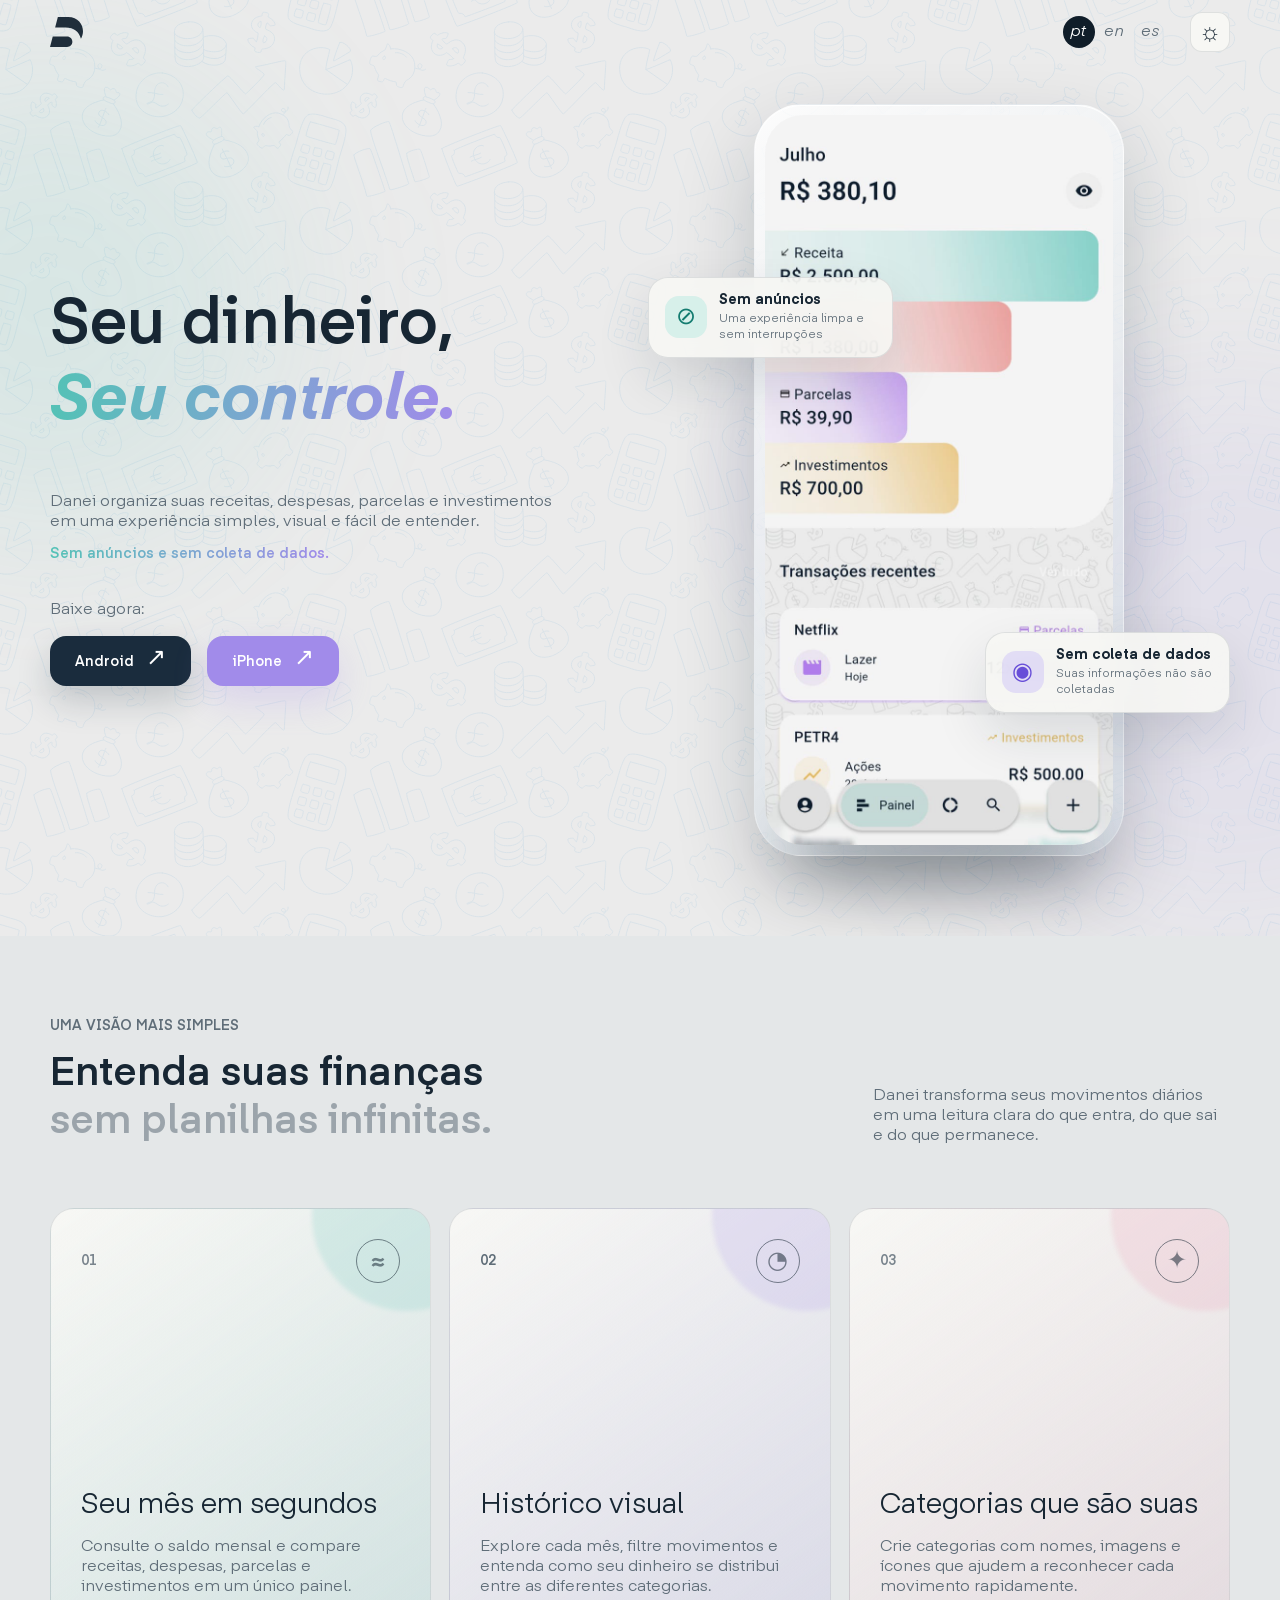
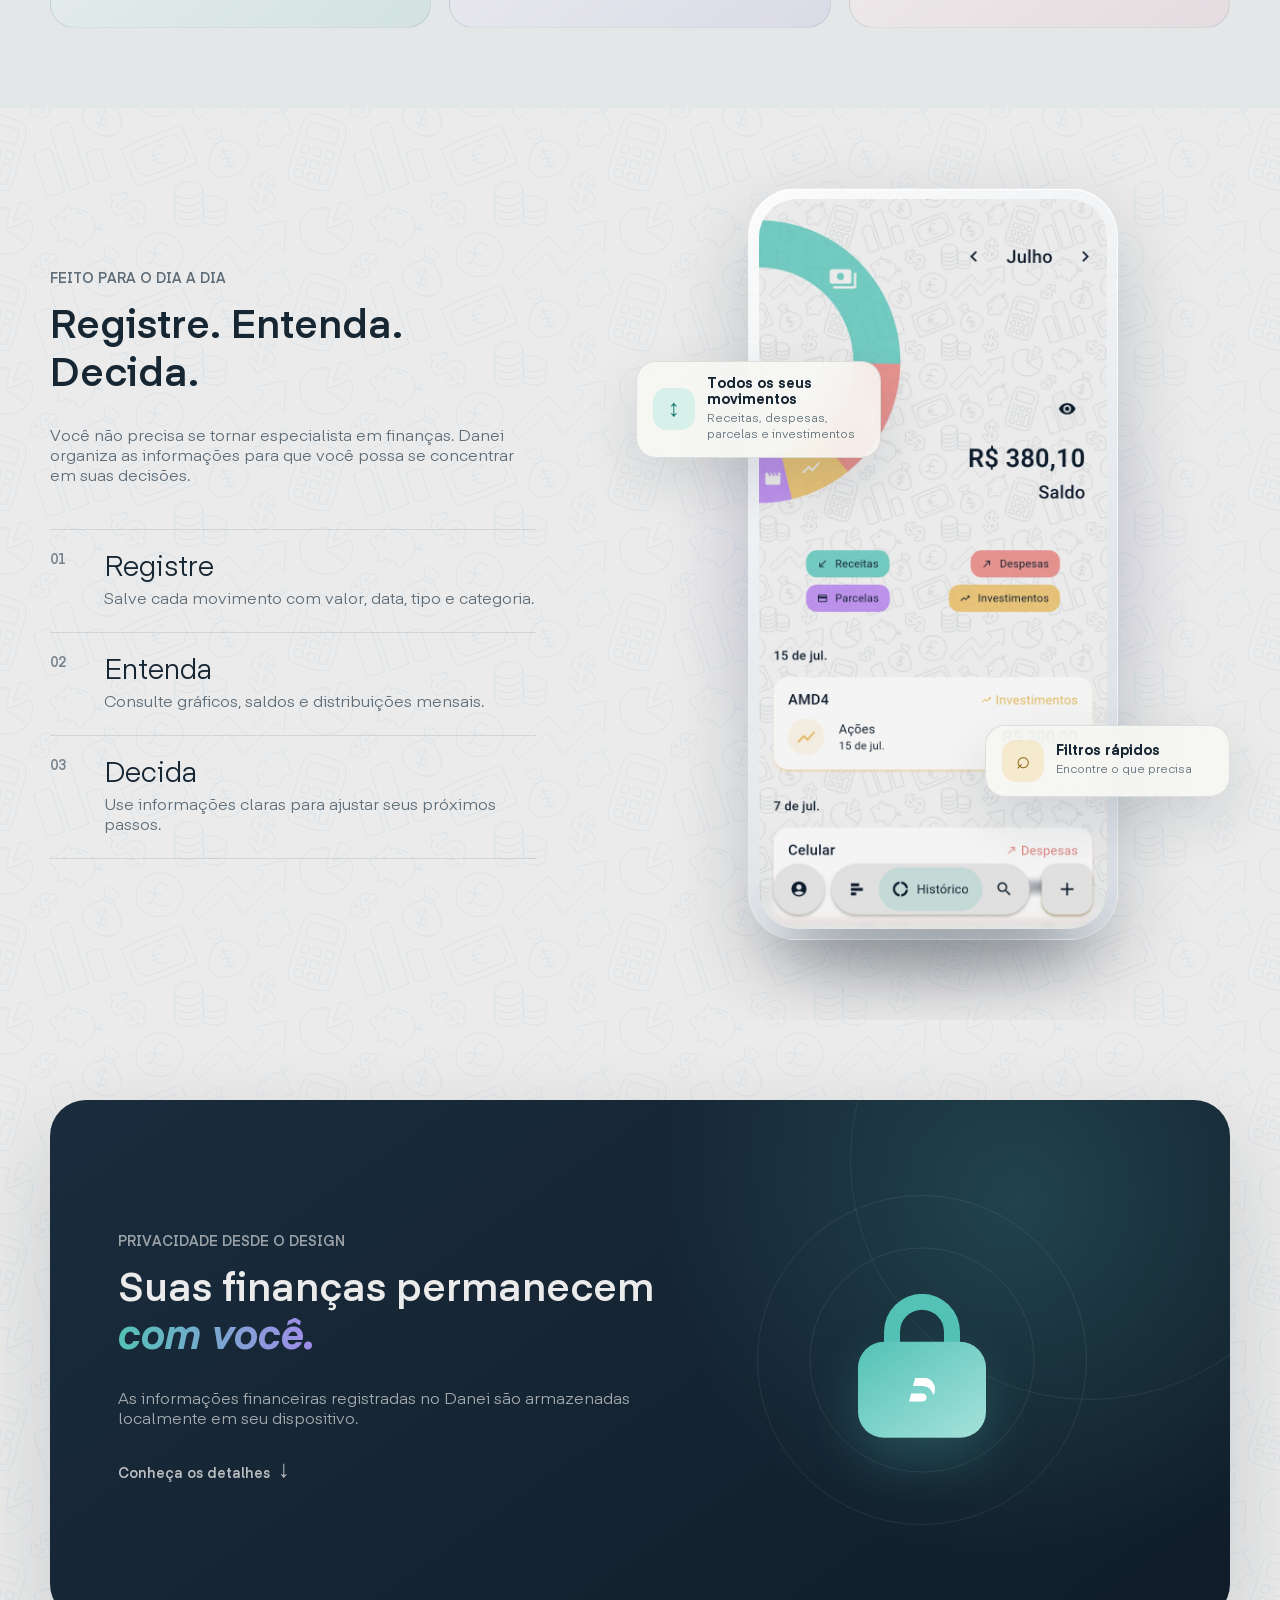
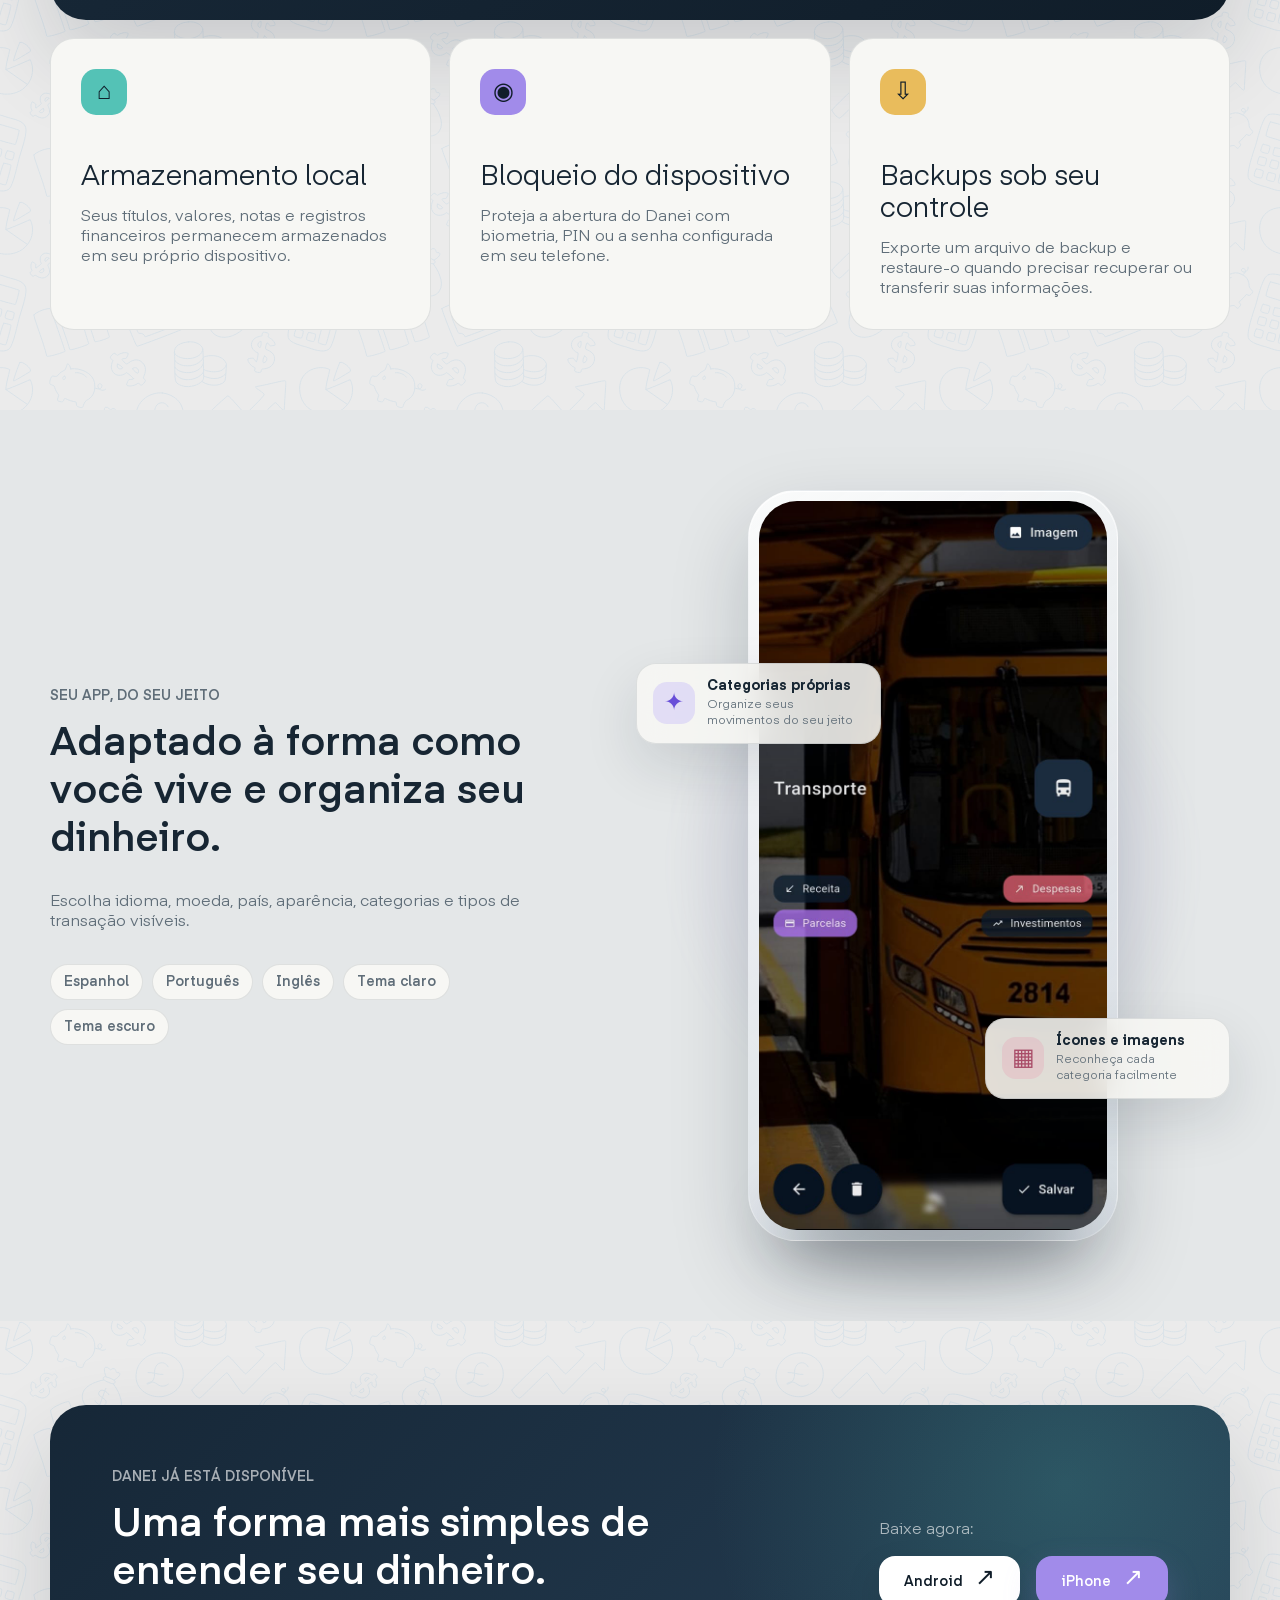
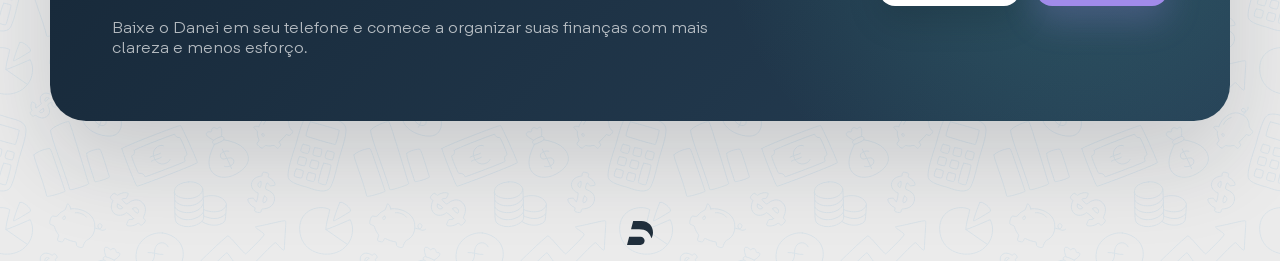
==== index.html @ 99b39dee "Improve SEO title and descriptions" ====
<!DOCTYPE html>
<html lang="pt-BR">

<head>
  <meta charset="UTF-8" />
  <meta name="viewport" content="width=device-width, initial-scale=1.0" />
  <meta name="description"
    content="Organize receitas, despesas, parcelas e investimentos com o Danei, um aplicativo de finanças pessoais sem anúncios e sem coleta de dados." />
  <meta name="theme-color" content="#ebebeb" />
  <title>Danei: aplicativo de finanças pessoais</title>
  <link rel="icon" type="image/svg+xml" href="assets/vectors/thumbnail.svg
  " />
  <link rel="stylesheet" href="styles/fonts.css" />
  <link rel="stylesheet" href="styles/main.css" />
</head>

<body>
  <div class="page-glow page-glow-left" aria-hidden="true"></div>
  <div class="page-glow page-glow-right" aria-hidden="true"></div>

  <header class="site-header">
    <div class="container header-content">
      <a class="logo-link" href="#home" aria-label="Danei, página inicial" data-i18n-aria-label="accessibility.home">
        <img class="danei-logo" src="assets/vectors/danei.svg" alt="" />
      </a>

      <div class="header-actions">
        <div class="language-selector" id="languageSelector" role="group" aria-label="Selecionar idioma"
          data-i18n-aria-label="accessibility.languageSelector">
          <span class="language-indicator" aria-hidden="true"></span>

          <button class="language-option" type="button" data-language="pt" aria-label="Português" aria-pressed="false">
            pt
          </button>

          <button class="language-option" type="button" data-language="en" aria-label="Inglês" aria-pressed="false">
            en
          </button>

          <button class="language-option" type="button" data-language="es" aria-label="Espanhol" aria-pressed="false">
            es
          </button>
        </div>

        <button class="theme-button" id="themeButton" type="button" aria-label="Ativar tema escuro"
          aria-pressed="false">
          <span id="themeIcon" aria-hidden="true">☀</span>
        </button>
      </div>
    </div>
  </header>

  <main>
    <section class="hero section" id="home">
      <div class="container hero-grid">
        <div class="hero-content reveal">
          <h1>
            <span data-i18n="hero.title">Seu dinheiro,</span>
            <br>
            <em data-i18n="hero.emphasis">Seu controle.</em>
          </h1>

          <p class="hero-description" data-i18n="hero.description">
            Danei organiza suas receitas, despesas, parcelas e investimentos em uma
            experiência simples, visual e fácil de entender.
          </p>

          <p class="hero-privacy-note" data-i18n="hero.privacyNote">
            Sem anúncios e sem coleta de dados.
          </p>

          <div class="store-links">
            <small class="store-links-label" data-i18n="download.ctaLabel">Baixe agora:</small>

            <div class="hero-actions" aria-label="Baixar Danei" data-i18n-aria-label="accessibility.downloadDanei">
              <a class="button button-primary" href="https://play.google.com/store/apps/details?id=danei.app"
                target="_blank" rel="noopener noreferrer" aria-label="Baixar Danei no Google Play"
                data-i18n-aria-label="accessibility.googlePlay">
                Android
                <span aria-hidden="true">↗</span>
              </a>

              <a class="button button-iphone" href="https://apps.apple.com/br/app/danei/id6785736038" target="_blank"
                rel="noopener noreferrer" aria-label="Baixar Danei na App Store"
                data-i18n-aria-label="accessibility.appStore">
                iPhone
                <span aria-hidden="true">↗</span>
              </a>
            </div>
          </div>
        </div>

        <danei-screen-showcase class="reveal" screen="panel" image-base="assets/images/panel" card-one-icon="⊘"
          card-one-tone="aqua" card-two-icon="◉" card-two-tone="violet"></danei-screen-showcase>
      </div>
    </section>

    <section class="section features" id="features">
      <div class="container">
        <div class="section-heading reveal">
          <div>
            <small class="section-label" data-i18n="features.label">
              Uma visão mais simples
            </small>

            <h2>
              <span data-i18n="features.title">Entenda suas finanças</span>
              <span class="muted-text" data-i18n="features.subtitle">
                sem planilhas infinitas.
              </span>
            </h2>
          </div>

          <p data-i18n="features.description">
            Danei transforma seus movimentos diários em uma leitura clara do que
            entra, do que sai e do que permanece.
          </p>
        </div>

        <div class="feature-grid">
          <article class="feature-card feature-card-balance reveal">
            <div class="feature-top">
              <small class="feature-number">01</small>
              <span class="feature-symbol">≈</span>
            </div>

            <div>
              <h3 data-i18n="features.cards.month.title">Seu mês em segundos</h3>
              <p data-i18n="features.cards.month.description">
                Consulte o saldo mensal e compare receitas, despesas, parcelas e
                investimentos em um único painel.
              </p>
            </div>
          </article>

          <article class="feature-card feature-card-dark reveal">
            <div class="feature-top">
              <small class="feature-number">02</small>
              <span class="feature-symbol">◔</span>
            </div>

            <div>
              <h3 data-i18n="features.cards.history.title">Histórico visual</h3>
              <p data-i18n="features.cards.history.description">
                Explore cada mês, filtre movimentos e entenda como seu dinheiro se
                distribui entre as diferentes categorias.
              </p>
            </div>
          </article>

          <article class="feature-card feature-card-categories reveal">
            <div class="feature-top">
              <small class="feature-number">03</small>
              <span class="feature-symbol">✦</span>
            </div>

            <div>
              <h3 data-i18n="features.cards.categories.title">
                Categorias que são suas
              </h3>
              <p data-i18n="features.cards.categories.description">
                Crie categorias com nomes, imagens e ícones que ajudem a reconhecer
                cada movimento rapidamente.
              </p>
            </div>
          </article>
        </div>
      </div>
    </section>

    <section class="section experience" id="experience">
      <div class="container experience-grid">
        <div class="experience-copy reveal">
          <small class="section-label" data-i18n="experience.label">
            Feito para o dia a dia
          </small>

          <h2 data-i18n="experience.title">Registre. Entenda. Decida.</h2>

          <p data-i18n="experience.description">
            Você não precisa se tornar especialista em finanças. Danei organiza as
            informações para que você possa se concentrar em suas decisões.
          </p>

          <div class="experience-steps">
            <article>
              <small>01</small>
              <div>
                <h3 data-i18n="experience.steps.register.title">Registre</h3>
                <p data-i18n="experience.steps.register.description">
                  Salve cada movimento com valor, data, tipo e categoria.
                </p>
              </div>
            </article>

            <article>
              <small>02</small>
              <div>
                <h3 data-i18n="experience.steps.understand.title">Entenda</h3>
                <p data-i18n="experience.steps.understand.description">
                  Consulte gráficos, saldos e distribuições mensais.
                </p>
              </div>
            </article>

            <article>
              <small>03</small>
              <div>
                <h3 data-i18n="experience.steps.decide.title">Decida</h3>
                <p data-i18n="experience.steps.decide.description">
                  Use informações claras para ajustar seus próximos passos.
                </p>
              </div>
            </article>
          </div>
        </div>

        <danei-screen-showcase class="reveal" screen="history" image-base="assets/images/history" card-one-icon="↕"
          card-one-tone="aqua" card-two-icon="⌕" card-two-tone="gold"></danei-screen-showcase>
      </div>
    </section>

    <section class="section privacy" id="privacy">
      <div class="container">
        <div class="privacy-panel reveal">
          <div class="privacy-copy">
            <small class="section-label" data-i18n="privacy.label">
              Privacidade desde o design
            </small>

            <h2>
              <span data-i18n="privacy.title">Suas finanças permanecem</span>
              <em data-i18n="privacy.emphasis">com você.</em>
            </h2>

            <p data-i18n="privacy.description">
              As informações financeiras registradas no Danei são armazenadas
              localmente em seu dispositivo.
            </p>

            <a class="text-link privacy-link" href="#privacy-details">
              <span data-i18n="privacy.detailsLink">Conheça os detalhes</span>
              <span aria-hidden="true">↓</span>
            </a>
          </div>

          <div class="privacy-visual" aria-hidden="true">
            <div class="privacy-ring privacy-ring-large"></div>
            <div class="privacy-ring privacy-ring-small"></div>
            <div class="privacy-lock">
              <span class="lock-handle"></span>
              <span class="lock-body">
                <img class="lock-logo" src="assets/vectors/danei.svg" alt="" />
              </span>
            </div>
          </div>
        </div>

        <div class="privacy-grid" id="privacy-details">
          <article class="privacy-card reveal">
            <span class="privacy-card-icon">⌂</span>
            <h3 data-i18n="privacy.cards.local.title">Armazenamento local</h3>
            <p data-i18n="privacy.cards.local.description">
              Seus títulos, valores, notas e registros financeiros permanecem
              armazenados em seu próprio dispositivo.
            </p>
          </article>

          <article class="privacy-card reveal">
            <span class="privacy-card-icon">◉</span>
            <h3 data-i18n="privacy.cards.lock.title">Bloqueio do dispositivo</h3>
            <p data-i18n="privacy.cards.lock.description">
              Proteja a abertura do Danei com biometria, PIN ou a senha configurada
              em seu telefone.
            </p>
          </article>

          <article class="privacy-card reveal">
            <span class="privacy-card-icon">⇩</span>
            <h3 data-i18n="privacy.cards.backup.title">Backups sob seu controle</h3>
            <p data-i18n="privacy.cards.backup.description">
              Exporte um arquivo de backup e restaure-o quando precisar recuperar
              ou transferir suas informações.
            </p>
          </article>
        </div>
      </div>
    </section>

    <section class="section preferences">
      <div class="container preferences-grid">
        <div class="preferences-copy reveal">
          <small class="section-label" data-i18n="preferences.label">
            Seu app, do seu jeito
          </small>

          <h2 data-i18n="preferences.title">
            Adaptado à forma como você vive e organiza seu dinheiro.
          </h2>

          <p data-i18n="preferences.description">
            Escolha idioma, moeda, país, aparência, categorias e tipos de transação
            visíveis.
          </p>

          <div class="preference-tags">
            <small data-i18n="preferences.tags.spanish">Espanhol</small>
            <small data-i18n="preferences.tags.portuguese">Português</small>
            <small data-i18n="preferences.tags.english">Inglês</small>
            <small data-i18n="preferences.tags.light">Tema claro</small>
            <small data-i18n="preferences.tags.dark">Tema escuro</small>
          </div>
        </div>

        <danei-screen-showcase class="reveal" screen="category" image-base="assets/images/category" card-one-icon="✦"
          card-one-tone="violet" card-two-icon="▦" card-two-tone="blush"></danei-screen-showcase>
      </div>
    </section>

    <section class="section download" id="download">
      <div class="container">
        <div class="download-panel reveal">
          <div>
            <small class="section-label" data-i18n="download.label">
              Danei já está disponível
            </small>

            <h2 data-i18n="download.title">
              Uma forma mais simples de entender seu dinheiro.
            </h2>

            <p data-i18n="download.description">
              Baixe o Danei em seu telefone e comece a organizar suas finanças com
              mais clareza e menos esforço.
            </p>
          </div>

          <div class="store-links download-store-links">
            <small class="store-links-label" data-i18n="download.ctaLabel">Baixe agora:</small>

            <div class="hero-actions" aria-label="Baixar Danei" data-i18n-aria-label="accessibility.downloadDanei">
              <a class="button button-light" href="https://play.google.com/store/apps/details?id=danei.app"
                target="_blank" rel="noopener noreferrer" aria-label="Baixar Danei no Google Play"
                data-i18n-aria-label="accessibility.googlePlay">
                Android
                <span aria-hidden="true">↗</span>
              </a>

              <a class="button button-iphone" href="https://apps.apple.com/br/app/danei/id6785736038" target="_blank"
                rel="noopener noreferrer" aria-label="Baixar Danei na App Store"
                data-i18n-aria-label="accessibility.appStore">
                iPhone
                <span aria-hidden="true">↗</span>
              </a>
            </div>
          </div>
        </div>
      </div>
    </section>
  </main>

  <footer class="site-footer">
    <a class="logo-link footer-logo" href="#home" aria-label="Danei, página inicial"
      data-i18n-aria-label="accessibility.home">
      <img class="danei-logo" src="assets/vectors/danei.svg" alt="" />
    </a>
  </footer>

  <script defer src="locales/pt.js"></script>
  <script defer src="locales/en.js"></script>
  <script defer src="locales/es.js"></script>
  <script defer src="scripts/i18n.js"></script>
  <script defer src="scripts/screen-showcase.js"></script>
  <script defer src="scripts/scripts.js"></script>
</body>

</html>
---- styles/fonts.css ----
/* Defines the Danei type system through semantic HTML tags. */

/* font faces
--------------------------------------------- */
@font-face {
  font-family: "eina";
  font-style: normal;
  font-weight: 300;
  font-display: swap;
  src: url("../assets/fonts/eina-light.woff2") format("woff2");
}

@font-face {
  font-family: "eina";
  font-style: italic;
  font-weight: 300;
  font-display: swap;
  src: url("../assets/fonts/eina-lightitalic.woff2") format("woff2");
}

@font-face {
  font-family: "eina";
  font-style: normal;
  font-weight: 400;
  font-display: swap;
  src: url("../assets/fonts/eina-regular.woff2") format("woff2");
}

@font-face {
  font-family: "eina";
  font-style: italic;
  font-weight: 400;
  font-display: swap;
  src: url("../assets/fonts/eina-italic.woff2") format("woff2");
}

@font-face {
  font-family: "eina";
  font-style: normal;
  font-weight: 600;
  font-display: swap;
  src: url("../assets/fonts/eina-semibold.woff2") format("woff2");
}

@font-face {
  font-family: "eina";
  font-style: italic;
  font-weight: 600;
  font-display: swap;
  src: url("../assets/fonts/eina-semibolditalic.woff2") format("woff2");
}

@font-face {
  font-family: "eina";
  font-style: normal;
  font-weight: 700;
  font-display: swap;
  src: url("../assets/fonts/eina-bold.woff2") format("woff2");
}

@font-face {
  font-family: "eina";
  font-style: italic;
  font-weight: 700;
  font-display: swap;
  src: url("../assets/fonts/eina-bolditalic.woff2") format("woff2");
}

/* foundation
--------------------------------------------- */
html {
  font-family: "eina", Arial, sans-serif;
  font-kerning: normal;
  font-synthesis: none;
  text-rendering: optimizeLegibility;
}

body,
button,
input,
textarea,
select {
  font-family: inherit;
  font-size: 16px;
  font-style: normal;
  font-weight: 400;
  line-height: 20px;
  letter-spacing: normal;
}

button,
input,
textarea,
select {
  font: inherit;
}

h1,
h2,
h3,
h4,
h5,
h6,
p,
small {
  letter-spacing: normal;
}

h1 {
  font-size: 64px;
  font-weight: 600;
  line-height: 76px;
}

h2 {
  font-size: 40px;
  font-weight: 600;
  line-height: 48px;
}

h3 {
  font-size: 28px;
  font-weight: 400;
  line-height: 32px;
}

h4 {
  font-size: 24px;
  font-weight: 400;
  line-height: 28px;
}

h5 {
  font-size: 20px;
  font-weight: 400;
  line-height: 24px;
}

h6,
p {
  font-size: 16px;
  font-weight: 400;
  line-height: 20px;
}

small {
  font-size: 14px;
  font-weight: 400;
  line-height: 16px;
}

strong,
b {
  font-weight: 700;
}

em {
  font-style: italic;
  font-weight: 600;
  background: linear-gradient(90deg, var(--aqua), var(--violet));
  background-clip: text;
  -webkit-background-clip: text;
  -webkit-text-fill-color: transparent;
}

h1 em,
h2 em {
  font-weight: 700;
}

i {
  font-style: italic;
}

a,
button {
  font-size: 14px;
  font-weight: 600;
  line-height: 16px;
  letter-spacing: normal;
  text-decoration: none;
}

label,
.section-label {
  font-size: 14px;
  font-weight: 600;
  line-height: 16px;
  letter-spacing: normal;
  text-transform: uppercase;
}

/* component semantics
--------------------------------------------- */
.language-option {
  font-size: 16px;
  font-style: italic;
  font-weight: 400;
}

.feature-number,
.experience-steps article>small,
.preference-tags small {
  font-weight: 600;
}

.screen-showcase-card strong {
  font-size: 14px;
  line-height: 16px;
}

.screen-showcase-card small {
  font-size: 12px;
  line-height: 16px;
}

/* icons and symbols
--------------------------------------------- */
.theme-button,
.feature-symbol,
.privacy-card-icon,
.screen-showcase-card-icon,
.hero-actions [aria-hidden="true"],
.text-link [aria-hidden="true"] {
  font-size: 24px;
  font-weight: 600;
  line-height: 20px;
}

.lock-body {
  font-size: 34px;
  font-weight: 700;
  line-height: 34px;
}

/* responsive scale
--------------------------------------------- */
@media (max-width: 580px) {
  h1 {
    font-size: 40px;
    line-height: 48px;
  }

  h2 {
    font-size: 36px;
    font-weight: 400;
    line-height: 44px;
  }
}
---- styles/main.css ----
:root {
  color-scheme: light;
  --background: #ebebeb;
  --background-soft: #e4e7e8;
  --surface: #f7f7f4;
  --surface-soft: rgba(255, 255, 255, 0.58);
  --surface-strong: #ffffff;
  --navy-deep: #101d29;
  --navy: #1a2c3d;
  --navy-soft: #2b4053;
  --text-primary: #172633;
  --text-secondary: #5f6d78;
  --text-soft: #79848d;
  --text-muted: #9ba4ab;
  --border: rgba(24, 44, 61, 0.11);
  --border-strong: rgba(24, 44, 61, 0.18);
  --aqua: #54c2b6;
  --aqua-soft: #a5e2db;
  --violet: #a18bea;
  --violet-soft: #c4b7f5;
  --blush: #e98ca8;
  --blush-soft: #f4bfd0;
  --gold: #e9bc5c;
  --gold-soft: #f3d690;
  --radius-small: 16px;
  --radius-medium: 24px;
  --radius-large: 36px;
  --radius-extra-large: 48px;
  --shadow-small: 0 12px 32px rgba(19, 33, 46, 0.08);
  --shadow-medium: 0 22px 54px rgba(19, 33, 46, 0.12);
  --shadow-large: 0 38px 92px rgba(19, 33, 46, 0.16);
  --transition: 220ms cubic-bezier(0.2, 0.7, 0.2, 1);
  --container-width: 1180px;
  --container-padding: 28px;
  --header-height: 64px;
  --logo-filter: brightness(0) saturate(100%) invert(15%) sepia(14%) saturate(1372%) hue-rotate(166deg) brightness(91%) contrast(91%);
}

body.dark-theme {
  color-scheme: dark;
  --background: #1a2c3d;
  --background-soft: #162736;
  --surface: #223749;
  --surface-soft: rgba(37, 58, 75, 0.7);
  --surface-strong: #294154;
  --navy-deep: #101d29;
  --navy: #eaf0f3;
  --navy-soft: #c5d2dc;
  --text-primary: #edf3f5;
  --text-secondary: #b8c4cc;
  --text-soft: #94a5b1;
  --text-muted: #778b99;
  --border: rgba(225, 237, 244, 0.1);
  --border-strong: rgba(225, 237, 244, 0.18);
  --shadow-small: 0 12px 32px rgba(0, 0, 0, 0.18);
  --shadow-medium: 0 22px 54px rgba(0, 0, 0, 0.26);
  --shadow-large: 0 38px 92px rgba(0, 0, 0, 0.34);
  --logo-filter: brightness(0) invert(1);
}

*,
*::before,
*::after {
  box-sizing: border-box;
}

html {
  scroll-behavior: smooth;
}

body {
  min-width: 320px;
  min-height: 100vh;
  margin: 0;
  overflow-x: hidden;
  color: var(--text-primary);
  background-color: var(--background);
  background-image: url("../assets/vectors/rapport.svg");
  background-repeat: repeat;
  background-position: top left;
  transition: color var(--transition), background-color var(--transition);
}


img,
picture,
svg {
  display: block;
  max-width: 100%;
}

button,
input,
textarea,
select {
  border: 0;
  color: inherit;
  background: none;
}

button {
  cursor: pointer;
}

a {
  color: inherit;

}

::selection {
  color: var(--navy-deep);
  background: var(--aqua);
}

.container {
  width: min(100% - var(--container-padding) * 2, var(--container-width));
  margin-inline: auto;
}

.section {
  position: relative;
  padding: 80px 0;
}

.page-glow {
  position: fixed;
  z-index: -10;
  border-radius: 50%;
  pointer-events: none;
  filter: blur(90px);
}

.page-glow-left {
  top: 8%;
  left: -180px;
  width: 460px;
  height: 460px;
  background: rgba(84, 194, 182, 0.12);
}

.page-glow-right {
  top: 42%;
  right: -230px;
  width: 560px;
  height: 560px;
  background: rgba(161, 139, 234, 0.1);
}

.muted-text {
  display: block;
  color: var(--text-muted);
}


.section-label {


  display: inline-flex;
  align-items: center;
  gap: 9px;
  color: var(--text-secondary);
}

.section-heading {
  display: grid;
  align-items: end;
  gap: 80px;
  margin-bottom: 62px;
  grid-template-columns: minmax(0, 1.35fr) minmax(260px, 0.65fr);
}


.section-heading h2,
.experience-copy h2,
.privacy-copy h2,
.preferences-copy h2,
.download-panel h2 {
  margin: 14px 0 0;
}


.section-heading>p,
.experience-copy>p,
.privacy-copy>p,
.preferences-copy>p,
.download-panel p {
  color: var(--text-secondary);
}

.section-heading>p {
  margin: 0;
}


.button>[aria-hidden=true],
.text-link>[aria-hidden=true] {
  display: inline-grid;
  place-items: center;
  margin-bottom: 8px;
}

.button {
  display: inline-flex;
  min-height: 50px;
  align-items: center;
  justify-content: center;
  gap: 12px;
  padding: 2px 24px 0 24px;
  border: 1px solid transparent;
  border-radius: 16px;
  white-space: nowrap;
  transition: color var(--transition), border-color var(--transition), background-color var(--transition), box-shadow var(--transition), transform var(--transition);
}

.button:hover {
  transform: translateY(-2px);
}

.button:active {
  transform: translateY(0);
}

.button-primary {
  color: #ffffff;
  background: var(--navy);
  box-shadow: 0 15px 34px rgba(26, 44, 61, 0.2);
}

body.dark-theme .button-primary {
  color: var(--navy-deep);
  background: var(--aqua);
  box-shadow: 0 15px 34px rgba(84, 194, 182, 0.18);
}

.button-secondary {
  border-color: var(--border);
  color: var(--text-primary);
  background: var(--surface);
}

.button-secondary:hover {
  border-color: var(--border-strong);
  background: var(--surface-strong);
}

.button-iphone {
  color: #ffffff;
  background: var(--violet);
  box-shadow: 0 15px 34px rgba(161, 139, 234, 0.24);
}

.button-iphone:hover {
  background: #8f78e4;
  box-shadow: 0 18px 38px rgba(161, 139, 234, 0.32);
}

body.dark-theme .button-iphone {
  color: #ffffff;
  background: var(--violet);
}

.button-light {
  color: var(--navy-deep);
  background: #ffffff;
  box-shadow: 0 15px 34px rgba(0, 0, 0, 0.13);
}

.text-link {
  display: inline-flex;
  align-items: center;
  gap: 8px;
  color: var(--text-secondary);
  transition: color var(--transition), transform var(--transition);
}

.text-link:hover {
  color: var(--text-primary);
  transform: translateX(2px);
}

.reveal {
  opacity: 1;
  transform: none;
}

.reveal-enabled .reveal {
  opacity: 0;
  transform: translateY(24px);
  transition: opacity 700ms ease, transform 700ms ease;
}

.reveal-enabled .reveal.visible {
  opacity: 1;
  transform: translateY(0);
}

@media (prefers-reduced-motion: reduce) {
  html {
    scroll-behavior: auto;
  }

  *,
  *::before,
  *::after {
    scroll-behavior: auto !important;
    animation-duration: 0.01ms !important;
    animation-iteration-count: 1 !important;
    transition-duration: 0.01ms !important;
  }

  .reveal {
    opacity: 1;
    transform: none;
  }
}

.site-header {
  position: relative;
  z-index: 100;
  height: var(--header-height);
}

.header-content {
  display: flex;
  height: 100%;
  align-items: center;
  justify-content: space-between;
}


.logo-link {
  display: inline-flex;
  align-items: center;
}

.danei-logo {
  display: block;
  height: 30px;
  object-fit: contain;
  filter: var(--logo-filter);
  transition: filter var(--transition);
}


.header-actions {
  display: flex;
  align-items: center;
  gap: 24px;
}

.language-selector {
  --language-option-size: 32px;
  --language-gap: 4px;
  --language-index: 0;
  position: relative;
  display: flex;
  align-items: center;
  gap: var(--language-gap);
}

.language-indicator {
  position: absolute;
  z-index: 0;
  top: 0;
  left: 0;
  width: var(--language-option-size);
  height: var(--language-option-size);
  border-radius: 50%;
  background: var(--navy-deep);
  pointer-events: none;
  transform: translateX(calc(var(--language-index) * ((var(--language-option-size) + var(--language-gap))) + 1px));
}

.language-selector.ready .language-indicator {
  transition: transform 320ms cubic-bezier(0.22, 1, 0.36, 1), background-color var(--transition), box-shadow var(--transition);
}


.language-option {
  position: relative;
  z-index: 1;
  display: grid;
  width: var(--language-option-size);
  height: var(--language-option-size);
  place-items: center;
  border: 0;
  border-radius: 50%;
  color: var(--text-secondary);
  transition: color var(--transition), transform var(--transition);
}

.language-option:hover {
  color: var(--text-primary);
}

.language-option:focus-visible {
  outline: 2px solid var(--aqua);
  outline-offset: 3px;
}

.language-option.active {
  color: #ffffff;
}

body.dark-theme .language-indicator {
  background: #ffffff;
  box-shadow: 0 8px 20px rgba(0, 0, 0, 0.22);
}

body.dark-theme .language-option.active {
  color: var(--navy-deep);
}

.theme-button {
  display: grid;
  width: 40px;
  height: 40px;
  place-items: center;
  border: 1px solid var(--border);
  border-radius: 12px;
  background: var(--surface);
  transition: border-color var(--transition), background-color var(--transition), transform var(--transition);
}

.theme-button span {
  padding-top: 2px;
}

.theme-button:hover {
  border-color: var(--border-strong);
  background: var(--surface-strong);
  transform: translateY(-1px);
}


.hero {
  display: flex;
  min-height: calc(100vh - var(--header-height));
  align-items: center;
  padding-top: 40px;
  overflow: hidden;
}

.hero-grid {
  display: grid;
  align-items: center;
  gap: 72px;
  grid-template-columns: minmax(0, 0.95fr) minmax(430px, 1.05fr);
}

.hero-content {
  position: relative;
  z-index: 4;
  padding-bottom: 40px;
}


.hero h1 {
  max-width: 720px;
  text-align: left;
}


.hero-description {
  max-width: 610px;
  margin: 30px 0 0;
  text-align: left;
  color: var(--text-secondary);
}

.hero-privacy-note {
  width: fit-content;
  margin: 12px 0 0;
  color: var(--aqua);
  font-size: 0.9rem;
  font-weight: 600;
  text-align: left;
  background: linear-gradient(90deg, var(--aqua), var(--violet));
  background-clip: text;
  -webkit-background-clip: text;
  -webkit-text-fill-color: transparent;
}

.store-links {
  margin-top: 36px;
}

.store-links-label {
  display: block;
  color: var(--text-secondary);
  font-size: 1rem;
  font-weight: 400;
  line-height: 20px;
  letter-spacing: normal;
}

.hero-actions {
  display: flex;
  align-items: center;
  gap: 16px;
  margin-top: 16px;
  flex-wrap: wrap;
}

.features {
  overflow: hidden;
  background: var(--background-soft);
}

.feature-grid {
  display: grid;
  gap: 18px;
  grid-template-columns: repeat(3, 1fr);
}

.feature-card {
  position: relative;
  display: flex;
  min-height: 420px;
  justify-content: space-between;
  padding: 30px;
  border: 1px solid var(--border);
  border-radius: var(--radius-medium);
  overflow: hidden;
  background: var(--surface);
  flex-direction: column;
  transition: border-color var(--transition), box-shadow var(--transition), transform var(--transition);
}

.feature-card:hover {
  border-color: var(--border-strong);
  box-shadow: var(--shadow-medium);
  transform: translateY(-5px);
}

.feature-card::before {
  position: absolute;
  top: -88px;
  right: -72px;
  width: 190px;
  height: 190px;
  border-radius: 50%;
  background: var(--aqua);
  content: "";
  opacity: 0.16;
  filter: blur(2px);
}

.feature-card-balance {
  background: linear-gradient(145deg, var(--surface), rgba(84, 194, 182, 0.12));
}

.feature-card-dark {
  background: linear-gradient(145deg, var(--surface), rgba(151, 132, 230, 0.12));
}

.feature-card-dark::before {
  background: var(--violet);
}

.feature-card-dark p,
.feature-card-dark .feature-number {
  color: var(--text-secondary);
}

body.dark-theme .feature-card-dark {
  border-color: rgba(255, 255, 255, 0.08);
  color: #ebebeb;
  background: linear-gradient(145deg, #1b2d3e, #101d29);
}

body.dark-theme .feature-card-dark p,
body.dark-theme .feature-card-dark .feature-number {
  color: rgba(235, 235, 235, 0.62);
}

.feature-card-categories {
  background: linear-gradient(145deg, var(--surface), rgba(233, 140, 168, 0.12));
}

.feature-card-categories::before {
  background: var(--blush);
}

.feature-top {
  display: flex;
  align-items: center;
  justify-content: space-between;
}


.feature-number {

  color: var(--text-soft);
}

.feature-symbol {





  display: grid;
  width: 44px;
  height: 44px;
  place-items: center;
  border: 1px solid currentColor;
  border-radius: 50%;
  opacity: 0.54;
}


.feature-card h3 {
  margin: 0 0 16px;
}


.feature-card p {
  margin: 0;
  color: var(--text-secondary);
}

.experience {
  overflow: hidden;
}

.experience-grid {
  display: grid;
  align-items: center;
  gap: 100px;
  grid-template-columns: minmax(0, 0.9fr) minmax(430px, 1.1fr);
}

.experience-copy>p {
  max-width: 540px;
  margin: 28px 0 0;
}

.experience-steps {
  display: grid;
  margin-top: 42px;
}

.experience-steps article {
  display: grid;
  gap: 20px;
  padding: 22px 0;
  border-bottom: 1px solid var(--border);
  grid-template-columns: 34px 1fr;
}

.experience-steps article:first-child {
  border-top: 1px solid var(--border);
}


.experience-steps article>small {

  color: var(--text-soft);
}


.experience-steps h3 {

  margin: 0 0 6px;
}


.experience-steps p {
  margin: 0;
  color: var(--text-secondary);
}

.privacy {
  overflow: hidden;
}

.privacy-panel {
  position: relative;
  display: grid;
  min-height: 520px;
  align-items: center;
  padding: 68px;
  border-radius: var(--radius-large);
  overflow: hidden;
  color: #ebebeb;
  background: radial-gradient(circle at 82% 20%, rgba(84, 194, 182, 0.2), transparent 34%), linear-gradient(145deg, #1a2c3d, #101d29);
  box-shadow: var(--shadow-large);
  grid-template-columns: 1fr 0.85fr;
}

.privacy-panel::before {
  position: absolute;
  top: -180px;
  right: -100px;
  width: 480px;
  height: 480px;
  border: 1px solid rgba(255, 255, 255, 0.07);
  border-radius: 50%;
  content: "";
}

.privacy-copy {
  position: relative;
  z-index: 3;
  max-width: 620px;
}

.privacy-copy .section-label {
  color: rgba(235, 235, 235, 0.62);
}

.privacy-copy>p {
  max-width: 520px;
  margin: 28px 0 0;
  color: rgba(235, 235, 235, 0.68);
}

.privacy-link {
  margin-top: 30px;
  color: rgba(235, 235, 235, 0.78);
}

.privacy-link:hover {
  color: #ffffff;
}

.privacy-visual {
  position: relative;
  min-height: 360px;
}

.privacy-ring {
  position: absolute;
  top: 50%;
  left: 50%;
  border: 1px solid rgba(255, 255, 255, 0.08);
  border-radius: 50%;
  transform: translate(-50%, -50%);
}

.privacy-ring-large {
  width: 330px;
  height: 330px;
}

.privacy-ring-small {
  width: 225px;
  height: 225px;
}

.privacy-lock {
  position: absolute;
  top: 50%;
  left: 50%;
  display: flex;
  width: 128px;
  height: 144px;
  align-items: center;
  justify-content: flex-end;
  flex-direction: column;
  transform: translate(-50%, -46%);
}

.lock-handle {
  position: absolute;
  top: 0;
  width: 76px;
  height: 78px;
  border: 16px solid var(--aqua);
  border-bottom: 0;
  border-radius: 46px 46px 0 0;
}


.lock-body {
  z-index: 2;
  display: grid;
  width: 128px;
  height: 96px;
  place-items: center;
  border-radius: 26px;
  background: linear-gradient(145deg, var(--aqua), var(--aqua-soft));
  box-shadow: 0 22px 52px rgba(84, 194, 182, 0.24);
}

.lock-logo {
  display: block;
  width: 56px;
  max-width: 48%;
  max-height: 24px;
  object-fit: contain;
  filter: brightness(0) invert(1);
}

.privacy-grid {
  display: grid;
  gap: 18px;
  margin-top: 18px;
  grid-template-columns: repeat(3, 1fr);
}

.privacy-card {
  padding: 30px;
  border: 1px solid var(--border);
  border-radius: var(--radius-medium);
  background: var(--surface);
  transition: border-color var(--transition), box-shadow var(--transition), transform var(--transition);
}

.privacy-card:hover {
  border-color: var(--border-strong);
  box-shadow: var(--shadow-small);
  transform: translateY(-3px);
}

.privacy-card-icon {





  display: grid;
  width: 46px;
  height: 46px;
  place-items: center;
  border-radius: 15px;
  color: var(--navy-deep);
  background: var(--aqua);
}

.privacy-card:nth-child(2) .privacy-card-icon {
  background: var(--violet);
}

.privacy-card:nth-child(3) .privacy-card-icon {
  background: var(--gold);
}


.privacy-card h3 {
  margin: 46px 0 0;
}


.privacy-card p {
  margin: 14px 0 0;
  color: var(--text-secondary);
}

.preferences {
  overflow: hidden;
  background: var(--background-soft);
}

.preferences-grid {
  display: grid;
  align-items: center;
  gap: 100px;
  grid-template-columns: minmax(0, 0.9fr) minmax(430px, 1.1fr);
}

.preferences-copy>p {
  max-width: 520px;
  margin: 28px 0 0;
}

.preference-tags {
  display: flex;
  gap: 9px;
  margin-top: 32px;
  flex-wrap: wrap;
}


.preference-tags small {

  padding: 9px 13px;
  border: 1px solid var(--border);
  border-radius: 100px;
  color: var(--text-secondary);
  background: var(--surface);
}

.download {
  padding-top: 84px;
  padding-bottom: 84px;
}

.download-panel {
  display: grid;
  align-items: center;
  gap: 50px;
  padding: 62px;
  border-radius: var(--radius-large);
  color: #ffffff;
  background: radial-gradient(circle at 86% 25%, rgba(84, 194, 182, 0.22), transparent 34%), linear-gradient(135deg, #162737, #263f55);
  box-shadow: var(--shadow-large);
  grid-template-columns: minmax(0, 1fr) auto;
}

.download-panel .section-label {
  color: rgba(255, 255, 255, 0.62);
}

.download-panel h2 {
  max-width: 720px;
}

.download-panel p {
  max-width: 620px;
  margin: 22px 0 0;
  color: rgba(255, 255, 255, 0.68);
}

.download-store-links {
  justify-self: end;
  margin-top: 0;
  text-align: left;
}

.download-panel .store-links-label {
  color: rgba(255, 255, 255, 0.62);
}

.download-panel .hero-actions {
  justify-content: flex-end;
}

.site-footer {
  display: flex;
  justify-content: center;
  padding: 16px var(--container-padding);
}

.footer-logo .danei-logo {
  height: 24px;
}

danei-screen-showcase {
  display: block;
  width: 100%;
  min-width: 0;
}

.screen-showcase {
  position: relative;
  display: grid;
  min-width: 0;
  min-height: 680px;
  place-items: center;
  isolation: isolate;
}

.screen-showcase::before {
  position: absolute;
  z-index: -5;
  width: 88%;
  max-width: 560px;
  aspect-ratio: 1;
  border-radius: 50%;
  background: radial-gradient(circle, rgba(84, 194, 182, 0.2) 0%, rgba(161, 139, 234, 0.09) 40%, transparent 72%);
  content: "";
  filter: blur(10px);
}

.screen-showcase-ripple {
  position: absolute;
  z-index: -3;
  width: min(100%, 570px);
  aspect-ratio: 1;
  pointer-events: none;
}

.screen-showcase-ripple span {
  position: absolute;
  inset: 50%;
  border: 1px solid var(--border);
  border-radius: 50%;
  opacity: 0;
  transform: translate(-50%, -50%) scale(0.45);
  animation: screen-ripple 6s ease-out infinite;
}

.screen-showcase-ripple span:nth-child(1) {
  animation-delay: 0s;
}

.screen-showcase-ripple span:nth-child(2) {
  animation-delay: 2s;
}

.screen-showcase-ripple span:nth-child(3) {
  animation-delay: 4s;
}

.screen-showcase-frame {
  position: relative;
  z-index: 3;
  width: min(100%, 370px);
  margin: 0;
  padding: 10px;
  border: 1px solid rgba(255, 255, 255, 0.28);
  border-radius: 48px;
  background: linear-gradient(145deg, rgba(255, 255, 255, 0.82), rgba(205, 214, 222, 0.68));
  box-shadow: 0 34px 80px rgba(11, 24, 38, 0.2), inset 0 1px 0 rgba(255, 255, 255, 0.88);
  animation: screen-float 6s ease-in-out infinite;
}

.screen-showcase-frame::after {
  position: absolute;
  z-index: -1;
  right: 8%;
  bottom: -4%;
  left: 8%;
  height: 11%;
  border-radius: 50%;
  background: rgba(10, 20, 31, 0.3);
  content: "";
  filter: blur(28px);
}

.screen-showcase-frame img {
  display: block;
  width: 100%;
  height: auto;
  border-radius: 38px;
  background: var(--surface);
}

.screen-showcase-placeholder {
  display: none;
  min-height: 590px;
  place-items: center;
  border-radius: 38px;
  color: var(--text-secondary);
  background: linear-gradient(180deg, var(--surface), var(--background-soft));
}


.screen-showcase-placeholder span {
  display: block;
  color: var(--aqua);
}


.screen-showcase-placeholder small {

  display: block;
  margin-top: 12px;
}

.screen-showcase-frame-missing img {
  display: none;
}

.screen-showcase-frame-missing .screen-showcase-placeholder {
  display: grid;
}

.screen-showcase-card {
  position: absolute;
  z-index: 5;
  display: flex;
  width: min(245px, 54%);
  align-items: center;
  gap: 12px;
  padding: 14px 16px;
  border: 1px solid var(--border);
  border-radius: 20px;
  background: color-mix(in srgb, var(--surface) 88%, transparent);
  box-shadow: var(--shadow-medium);
  backdrop-filter: blur(16px);
  -webkit-backdrop-filter: blur(16px);
}

.screen-showcase-card-one {
  top: 23%;
  left: 0;
  animation: card-float-one 5.8s ease-in-out infinite;
}

.screen-showcase-card-two {
  right: 0;
  bottom: 19%;
  animation: card-float-two 6.4s ease-in-out infinite;
}

.screen-showcase-card-icon {





  display: grid;
  width: 42px;
  min-width: 42px;
  height: 42px;
  place-items: center;
  border-radius: 14px;
}

.screen-showcase-card-content {
  display: grid;
  min-width: 0;
  gap: 3px;
}


.screen-showcase-card strong {

  display: block;
}


.screen-showcase-card small {

  display: block;
  color: var(--text-secondary);
}

.screen-showcase-tone-aqua {
  color: #147c70;
  background: rgba(90, 214, 199, 0.2);
}

.screen-showcase-tone-violet {
  color: #684ed8;
  background: rgba(139, 113, 255, 0.18);
}

.screen-showcase-tone-gold {
  color: #8a6511;
  background: rgba(241, 193, 79, 0.22);
}

.screen-showcase-tone-blush {
  color: #a94c68;
  background: rgba(235, 127, 160, 0.2);
}

body.dark-theme .screen-showcase-frame {
  border-color: rgba(255, 255, 255, 0.1);
  background: linear-gradient(145deg, rgba(75, 91, 107, 0.88), rgba(19, 31, 43, 0.96));
  box-shadow: 0 38px 90px rgba(0, 0, 0, 0.45), inset 0 1px 0 rgba(255, 255, 255, 0.12);
}

body.dark-theme .screen-showcase-card {
  background: color-mix(in srgb, var(--surface) 82%, transparent);
}

body.dark-theme .screen-showcase-ripple span {
  border-color: rgba(147, 178, 204, 0.16);
}

@keyframes screen-ripple {
  0% {
    width: 28%;
    height: 28%;
    opacity: 0;
  }

  15% {
    opacity: 0.65;
  }

  100% {
    width: 100%;
    height: 100%;
    opacity: 0;
  }
}

@keyframes screen-float {

  0%,
  100% {
    transform: translateY(0) rotate(-1deg);
  }

  50% {
    transform: translateY(-14px) rotate(1deg);
  }
}

@keyframes card-float-one {

  0%,
  100% {
    transform: translate3d(0, 0, 0);
  }

  50% {
    transform: translate3d(5px, -10px, 0);
  }
}

@keyframes card-float-two {

  0%,
  100% {
    transform: translate3d(0, 0, 0);
  }

  50% {
    transform: translate3d(-5px, 10px, 0);
  }
}

@media (prefers-reduced-motion: reduce) {

  .screen-showcase-frame,
  .screen-showcase-card,
  .screen-showcase-ripple span {
    animation: none;
  }

  .screen-showcase-ripple span {
    opacity: 0.24;
  }

  .screen-showcase-ripple span:nth-child(1) {
    width: 45%;
    height: 45%;
  }

  .screen-showcase-ripple span:nth-child(2) {
    width: 72%;
    height: 72%;
  }

  .screen-showcase-ripple span:nth-child(3) {
    width: 100%;
    height: 100%;
  }
}

@media (max-width: 1120px) {
  .hero-grid {
    gap: 40px;
    grid-template-columns: minmax(0, 0.9fr) minmax(400px, 1.1fr);
  }

  .section-heading {
    gap: 45px;
  }

  .experience-grid,
  .preferences-grid {
    gap: 62px;
  }

  .screen-showcase {
    min-height: 630px;
  }

  .screen-showcase-frame {
    width: min(100%, 320px);
  }

  .screen-showcase-card {
    width: min(220px, 52%);
  }
}

@media (max-width: 850px) {
  :root {
    --header-height: 64px;
    --container-padding: 22px;
  }

  .section {
    padding: 90px 0;
  }

  .language-selector {
    --language-option-size: 32px;
    --language-gap: 1px;
  }

  .hero {
    min-height: auto;
    padding-top: 40px;
  }

  .hero-grid,
  .experience-grid,
  .preferences-grid {
    gap: 58px;
    grid-template-columns: 1fr;
  }

  .hero-content {
    max-width: 720px;
  }

  .section-heading {
    gap: 26px;
    grid-template-columns: 1fr;
  }

  .section-heading>p {
    max-width: 620px;
  }

  .feature-grid,
  .privacy-grid {
    grid-template-columns: 1fr;
  }

  .feature-card {
    min-height: 350px;
  }

  .privacy-panel {
    min-height: auto;
    gap: 50px;
    padding: 52px;
    grid-template-columns: 1fr;
  }

  .privacy-visual {
    min-height: 330px;
  }

  .download-panel {
    gap: 38px;
    padding: 52px;
    grid-template-columns: 1fr;
  }

  .download-store-links {
    justify-self: start;
    text-align: left;
  }

  .download-panel .hero-actions {
    justify-content: flex-start;
  }

  .screen-showcase {
    width: min(100%, 650px);
    min-height: 680px;
    margin-inline: auto;
  }

  .screen-showcase-frame {
    width: min(100%, 370px);
  }

  .screen-showcase-card-one {
    left: 2%;
  }

  .screen-showcase-card-two {
    right: 2%;
  }
}

@media (max-width: 580px) {
  :root {
    --container-padding: 18px;
  }

  .header-actions {
    gap: 20px;
  }

  .language-selector {
    --language-option-size: 32px;
    --language-gap: 4px;
  }

  .theme-button {
    width: 38px;
    height: 38px;
  }

  .section {
    padding: 74px 0;
  }

  .hero {
    padding-top: 40px;
  }

  .hero-content {
    text-align: center;
  }

  .store-links {
    width: 100%;
    text-align: center;
  }

  .download-store-links {
    text-align: center;
  }

  .hero-actions {
    align-items: stretch;
    flex-wrap: nowrap;
  }

  .hero-actions .button {
    width: auto;
    min-width: 0;
    flex: 1;
  }

  .hero-content>.text-link {
    justify-content: center;
  }

  .feature-card {
    min-height: 330px;
    padding: 25px;
  }

  .privacy-panel {
    padding: 38px 24px;
    border-radius: 28px;
  }

  .privacy-ring-large {
    width: 280px;
    height: 280px;
  }

  .privacy-ring-small {
    width: 190px;
    height: 190px;
  }

  .privacy-card {
    padding: 25px;
  }

  .download {
    padding-bottom: 24px;
  }

  .download-panel {
    padding: 38px 24px;
    border-radius: 28px;
  }

  .download-panel .hero-actions {
    width: 100%;
  }

  .site-footer {
    padding: 24px 0 16px 0;
  }

  .screen-showcase {
    min-height: 570px;
  }

  .screen-showcase-frame {
    width: min(76vw, 310px);
    padding: 8px;
    border-radius: 40px;
  }

  .screen-showcase-frame img,
  .screen-showcase-placeholder {
    border-radius: 32px;
  }

  .screen-showcase-placeholder {
    min-height: 480px;
  }

  .screen-showcase-ripple {
    width: min(115%, 470px);
  }

  .screen-showcase-card {
    width: min(215px, 58%);
    gap: 9px;
    padding: 11px 12px;
    border-radius: 17px;
  }

  .screen-showcase-card-one {
    top: 20%;
    left: -1%;
  }

  .screen-showcase-card-two {
    right: -1%;
    bottom: 15%;
  }

  .screen-showcase-card-icon {
    width: 35px;
    min-width: 35px;
    height: 35px;
    border-radius: 11px;
  }
}

@media (max-width: 410px) {
  .screen-showcase {
    min-height: 520px;
  }

  .screen-showcase-frame {
    width: min(74vw, 280px);
  }

  .screen-showcase-card {
    width: 185px;
  }

  .screen-showcase-card-one {
    left: -5%;
  }

  .screen-showcase-card-two {
    right: -5%;
  }
}

@media (max-width: 850px) {
  .language-selector {
    --language-option-size: 32px;
    width: var(--language-option-size);
    height: var(--language-option-size);
    display: grid;
    gap: 0;
    place-items: center;
  }

  .language-indicator {
    display: none;
  }

  .language-selector .language-option {
    display: none;
    width: var(--language-option-size);
    height: var(--language-option-size);
    color: #ffffff;
    background: var(--navy-deep);
  }

  .language-selector:not(.ready) .language-option:first-of-type,
  .language-selector .language-option.active {
    display: grid;
  }

  .language-selector .language-option:hover {
    color: #ffffff;
  }

  body.dark-theme .language-selector .language-option.active {
    color: var(--navy-deep);
    background: #ffffff;
    box-shadow: 0 8px 20px rgba(0, 0, 0, 0.22);
  }
}
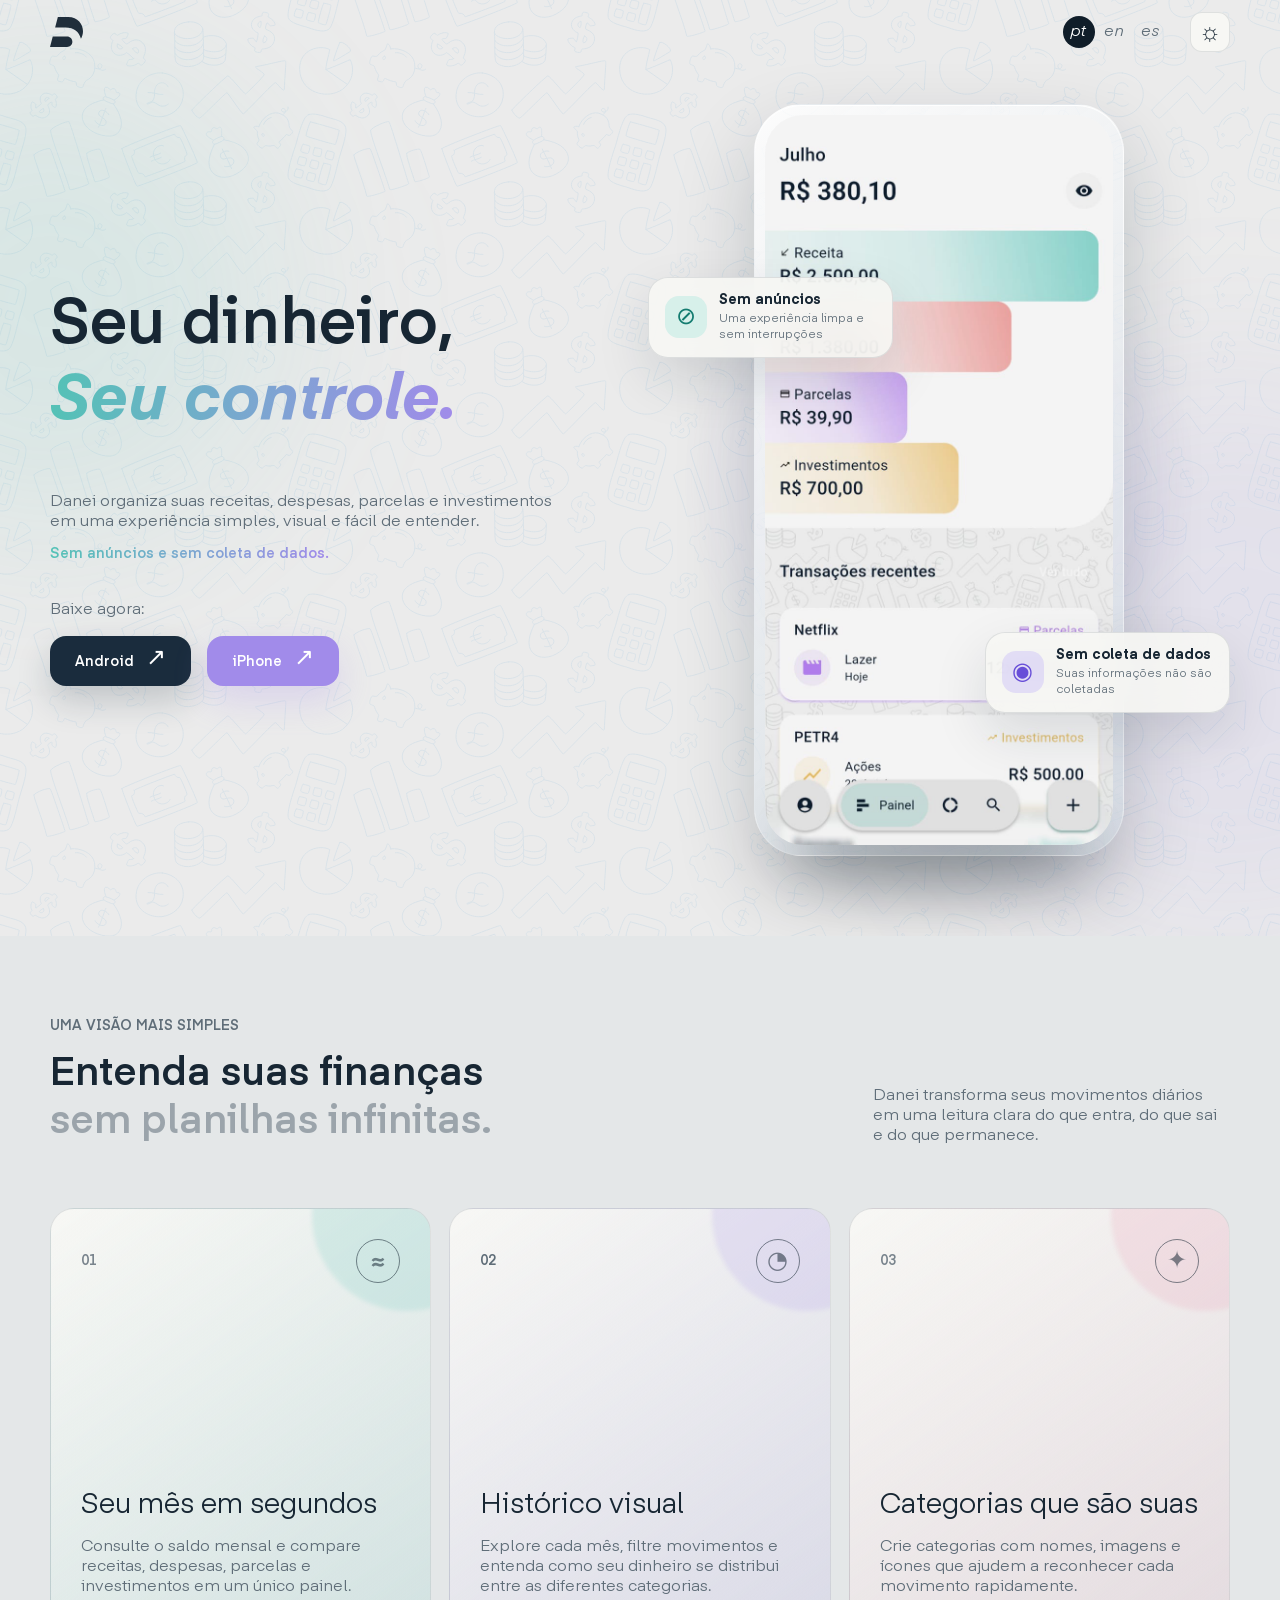
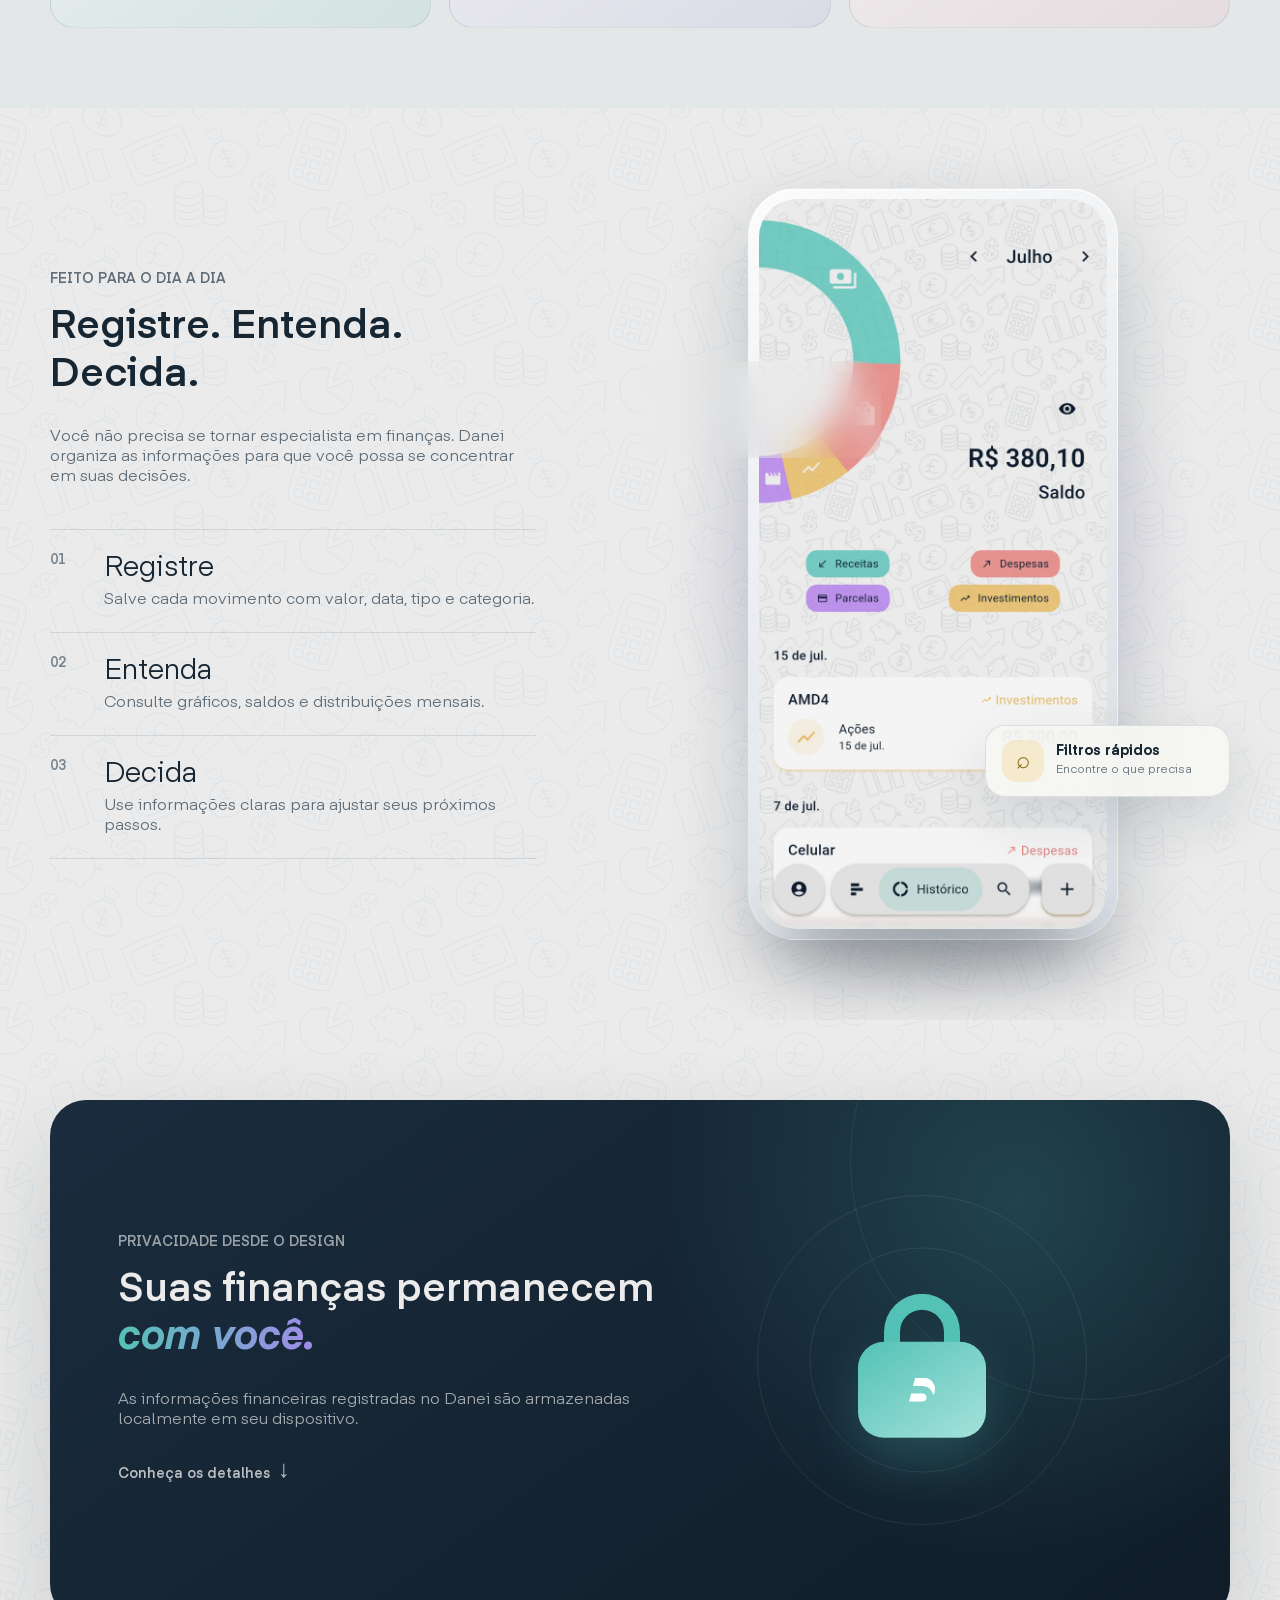
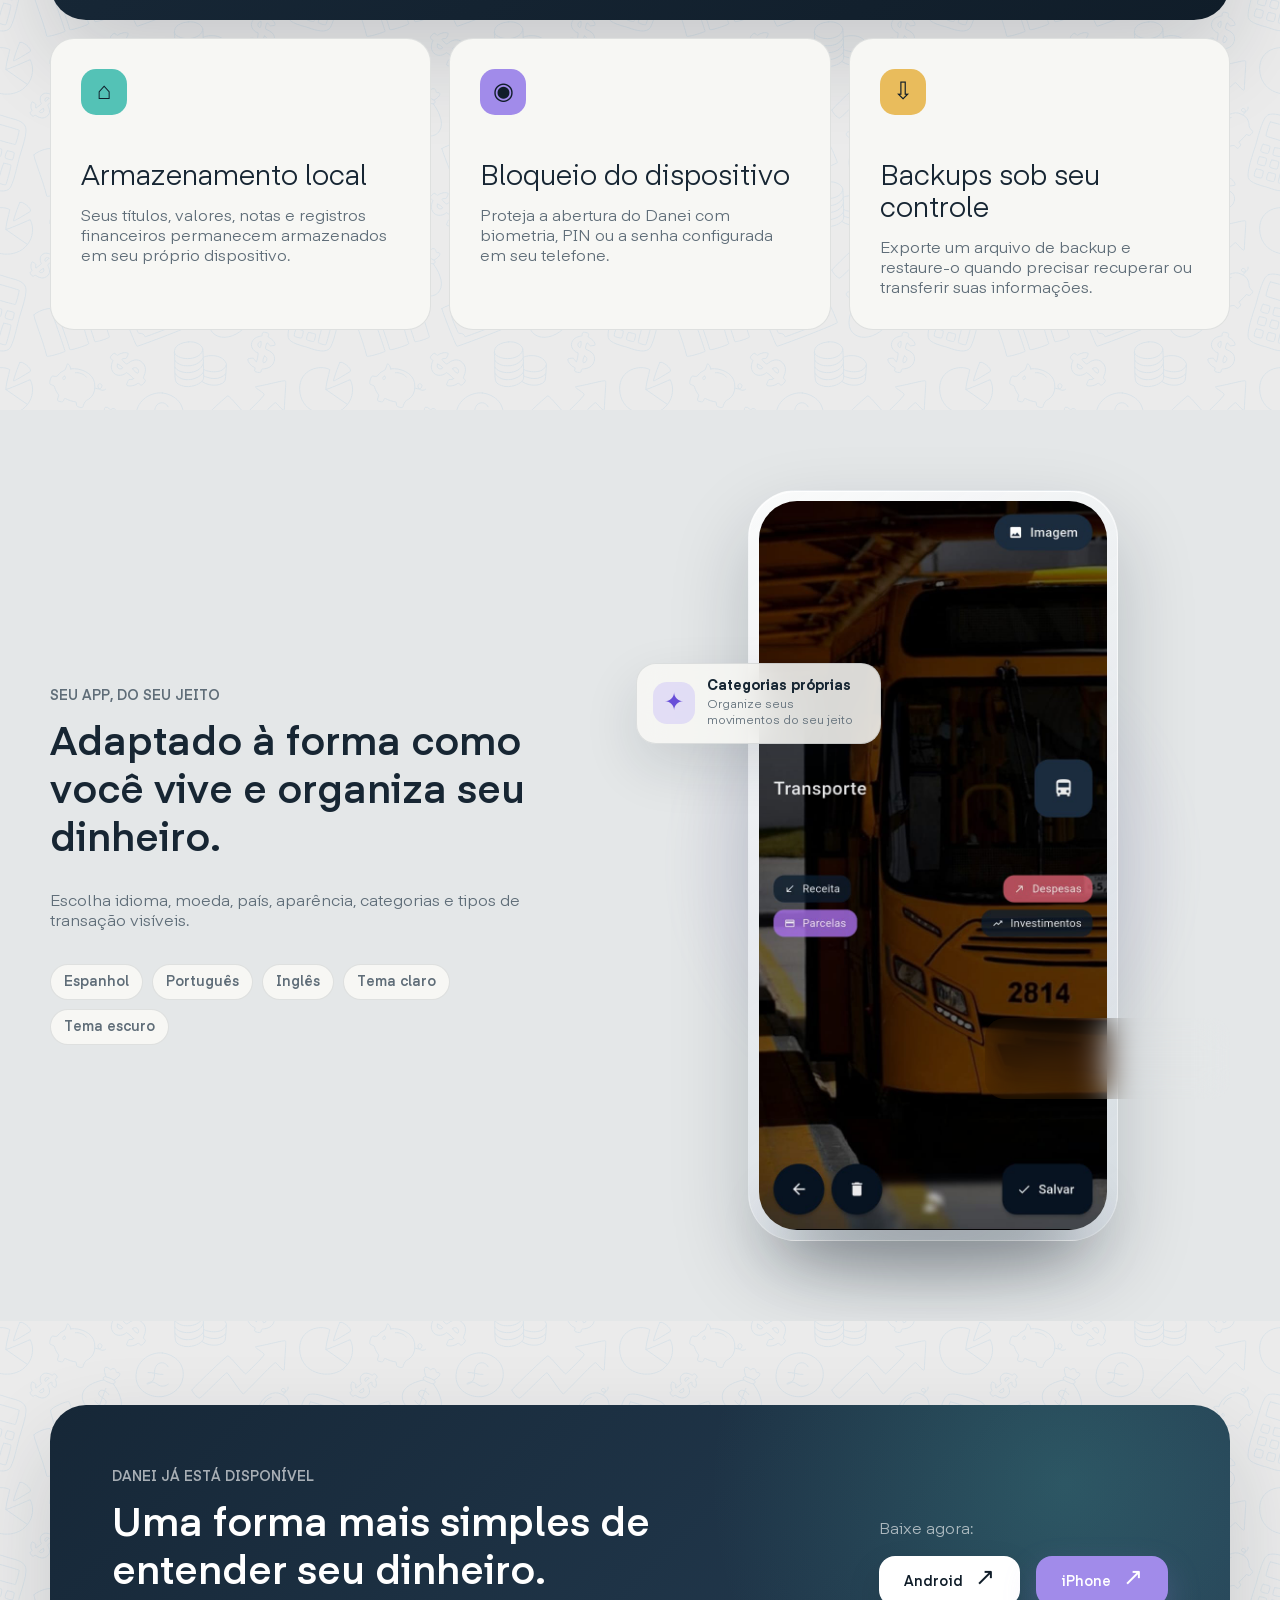
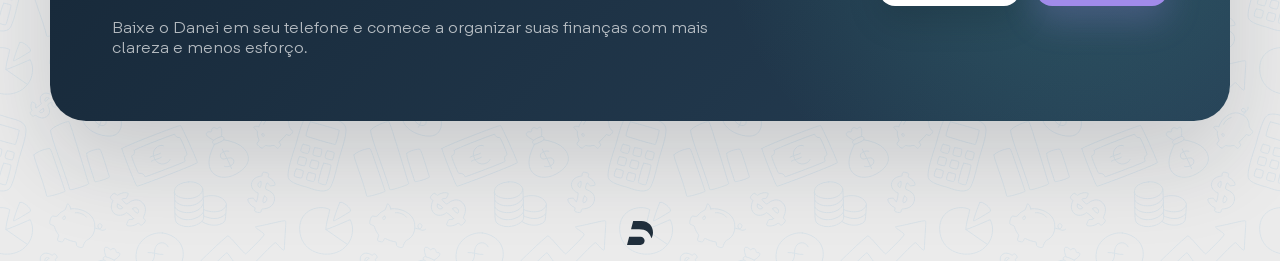
==== commit a83ec375: "Support local file previews" ====
--- a/index.html
+++ b/index.html
@@ -3,13 +3,69 @@
 
 <head>
   <meta charset="UTF-8" />
+  <base href="./" />
+  <script>
+    (() => {
+      const base = document.querySelector("base");
+      const isLocalizedFile = /\/(?:pt|en|es)\/index\.html$/i.test(
+        decodeURI(location.pathname),
+      );
+
+      base.href =
+        location.protocol === "file:"
+          ? isLocalizedFile
+            ? "../"
+            : "./"
+          : "/";
+    })();
+  </script>
   <meta name="viewport" content="width=device-width, initial-scale=1.0" />
   <meta name="description"
     content="Organize receitas, despesas, parcelas e investimentos com o Danei, um aplicativo de finanças pessoais sem anúncios e sem coleta de dados." />
   <meta name="theme-color" content="#ebebeb" />
+  <meta property="og:type" content="website" />
+  <meta property="og:url" content="https://danei.app/" />
+  <meta property="og:title" content="Danei: aplicativo de finanças pessoais" />
+  <meta property="og:description"
+    content="Organize receitas, despesas, parcelas e investimentos com o Danei, um aplicativo de finanças pessoais sem anúncios e sem coleta de dados." />
+  <meta property="og:image" content="https://danei.app/pt/social-card.png" />
+  <meta property="og:image:width" content="1200" />
+  <meta property="og:image:height" content="630" />
+  <meta property="og:image:alt" content="Danei — Seu dinheiro, seu controle." />
+  <meta name="twitter:card" content="summary_large_image" />
+  <meta name="twitter:title" content="Danei: aplicativo de finanças pessoais" />
+  <meta name="twitter:description"
+    content="Organize receitas, despesas, parcelas e investimentos com o Danei, um aplicativo de finanças pessoais sem anúncios e sem coleta de dados." />
+  <meta name="twitter:image" content="https://danei.app/pt/social-card.png" />
+  <meta name="twitter:image:alt" content="Danei — Seu dinheiro, seu controle." />
+  <script type="application/ld+json">
+    {
+      "@context": "https://schema.org",
+      "@type": "MobileApplication",
+      "name": "Danei",
+      "applicationCategory": "FinanceApplication",
+      "operatingSystem": "Android, iOS",
+      "url": "https://danei.app/",
+      "inLanguage": "pt-BR",
+      "description": "Organize receitas, despesas, parcelas e investimentos com o Danei, um aplicativo de finanças pessoais sem anúncios e sem coleta de dados.",
+      "sameAs": [
+        "https://play.google.com/store/apps/details?id=danei.app",
+        "https://apps.apple.com/br/app/danei/id6785736038"
+      ],
+      "offers": {
+        "@type": "Offer",
+        "price": 0,
+        "priceCurrency": "BRL"
+      }
+    }
+  </script>
   <title>Danei: aplicativo de finanças pessoais</title>
-  <link rel="icon" type="image/svg+xml" href="assets/vectors/thumbnail.svg
-  " />
+  <link rel="canonical" href="https://danei.app/" />
+  <link rel="alternate" hreflang="pt-BR" href="https://danei.app/pt/" />
+  <link rel="alternate" hreflang="en" href="https://danei.app/en/" />
+  <link rel="alternate" hreflang="es" href="https://danei.app/es/" />
+  <link rel="alternate" hreflang="x-default" href="https://danei.app/" />
+  <link rel="icon" type="image/svg+xml" href="assets/vectors/thumbnail.svg" />
   <link rel="stylesheet" href="styles/fonts.css" />
   <link rel="stylesheet" href="styles/main.css" />
 </head>
@@ -21,7 +77,7 @@
   <header class="site-header">
     <div class="container header-content">
       <a class="logo-link" href="#home" aria-label="Danei, página inicial" data-i18n-aria-label="accessibility.home">
-        <img class="danei-logo" src="assets/vectors/danei.svg" alt="" />
+        <img class="danei-logo" src="assets/vectors/danei.svg" width="170" height="156" alt="" />
       </a>
 
       <div class="header-actions">
@@ -72,7 +128,8 @@
           <div class="store-links">
             <small class="store-links-label" data-i18n="download.ctaLabel">Baixe agora:</small>
 
-            <div class="hero-actions" aria-label="Baixar Danei" data-i18n-aria-label="accessibility.downloadDanei">
+            <div class="hero-actions" role="group" aria-label="Baixar Danei"
+              data-i18n-aria-label="accessibility.downloadDanei">
               <a class="button button-primary" href="https://play.google.com/store/apps/details?id=danei.app"
                 target="_blank" rel="noopener noreferrer" aria-label="Baixar Danei no Google Play"
                 data-i18n-aria-label="accessibility.googlePlay">
@@ -250,7 +307,7 @@
             <div class="privacy-lock">
               <span class="lock-handle"></span>
               <span class="lock-body">
-                <img class="lock-logo" src="assets/vectors/danei.svg" alt="" />
+                <img class="lock-logo" src="assets/vectors/danei.svg" width="170" height="156" alt="" />
               </span>
             </div>
           </div>
@@ -338,7 +395,8 @@
           <div class="store-links download-store-links">
             <small class="store-links-label" data-i18n="download.ctaLabel">Baixe agora:</small>
 
-            <div class="hero-actions" aria-label="Baixar Danei" data-i18n-aria-label="accessibility.downloadDanei">
+            <div class="hero-actions" role="group" aria-label="Baixar Danei"
+              data-i18n-aria-label="accessibility.downloadDanei">
               <a class="button button-light" href="https://play.google.com/store/apps/details?id=danei.app"
                 target="_blank" rel="noopener noreferrer" aria-label="Baixar Danei no Google Play"
                 data-i18n-aria-label="accessibility.googlePlay">
@@ -362,13 +420,13 @@
   <footer class="site-footer">
     <a class="logo-link footer-logo" href="#home" aria-label="Danei, página inicial"
       data-i18n-aria-label="accessibility.home">
-      <img class="danei-logo" src="assets/vectors/danei.svg" alt="" />
+      <img class="danei-logo" src="assets/vectors/danei.svg" width="170" height="156" alt="" />
     </a>
   </footer>
 
-  <script defer src="locales/pt.js"></script>
-  <script defer src="locales/en.js"></script>
-  <script defer src="locales/es.js"></script>
+  <script defer src="pt/strings.js"></script>
+  <script defer src="en/strings.js"></script>
+  <script defer src="es/strings.js"></script>
   <script defer src="scripts/i18n.js"></script>
   <script defer src="scripts/screen-showcase.js"></script>
   <script defer src="scripts/scripts.js"></script>
--- a/styles/main.css
+++ b/styles/main.css
@@ -335,6 +335,7 @@
 
 .danei-logo {
   display: block;
+  width: auto;
   height: 30px;
   object-fit: contain;
   filter: var(--logo-filter);
@@ -941,6 +942,7 @@
   display: block;
   width: 100%;
   min-width: 0;
+  min-height: 680px;
 }
 
 .screen-showcase {
@@ -1024,6 +1026,7 @@
   display: block;
   width: 100%;
   height: auto;
+  aspect-ratio: 720 / 1510;
   border-radius: 38px;
   background: var(--surface);
 }
@@ -1236,6 +1239,10 @@
 }
 
 @media (max-width: 1120px) {
+  danei-screen-showcase {
+    min-height: 630px;
+  }
+
   .hero-grid {
     gap: 40px;
     grid-template-columns: minmax(0, 0.9fr) minmax(400px, 1.1fr);
@@ -1264,6 +1271,10 @@
 }
 
 @media (max-width: 850px) {
+  danei-screen-showcase {
+    min-height: 680px;
+  }
+
   :root {
     --header-height: 64px;
     --container-padding: 22px;
@@ -1358,6 +1369,10 @@
 }
 
 @media (max-width: 580px) {
+  danei-screen-showcase {
+    min-height: 570px;
+  }
+
   :root {
     --container-padding: 18px;
   }
@@ -1502,6 +1517,10 @@
 }
 
 @media (max-width: 410px) {
+  danei-screen-showcase {
+    min-height: 520px;
+  }
+
   .screen-showcase {
     min-height: 520px;
   }
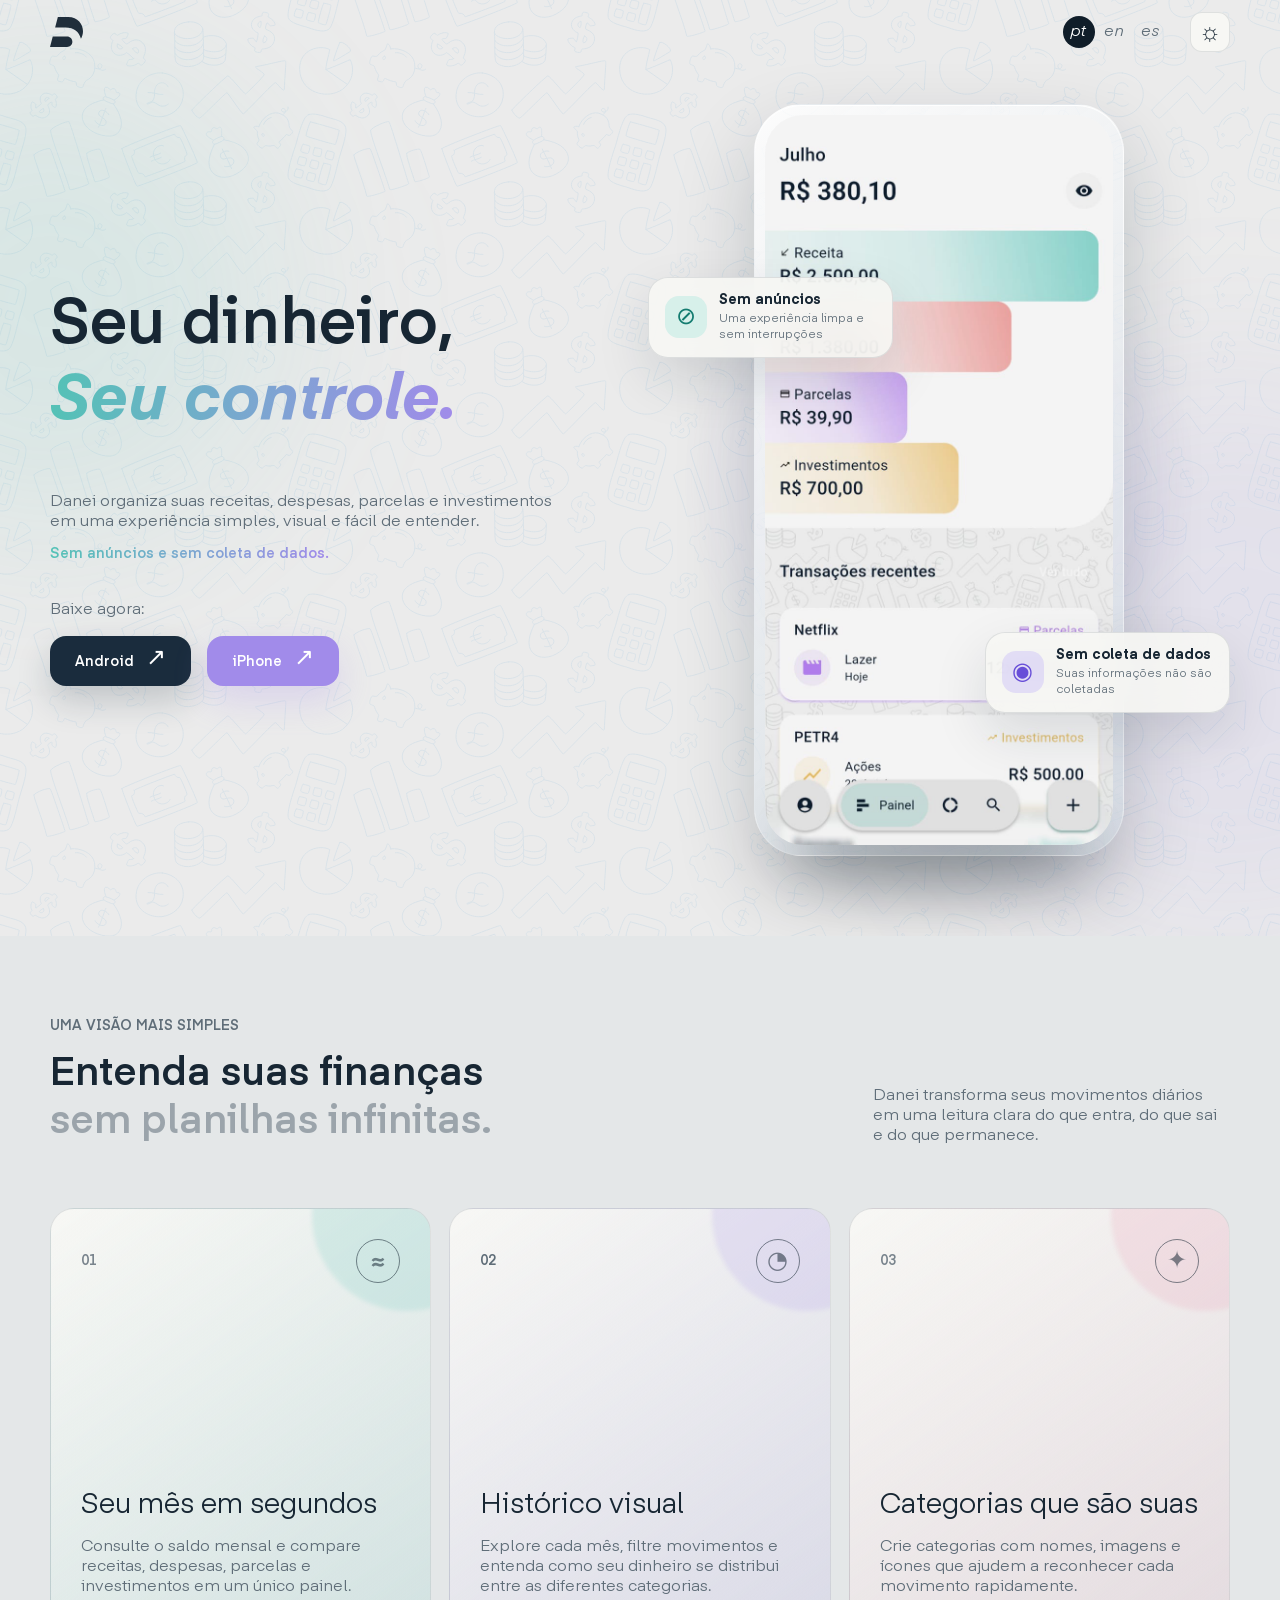
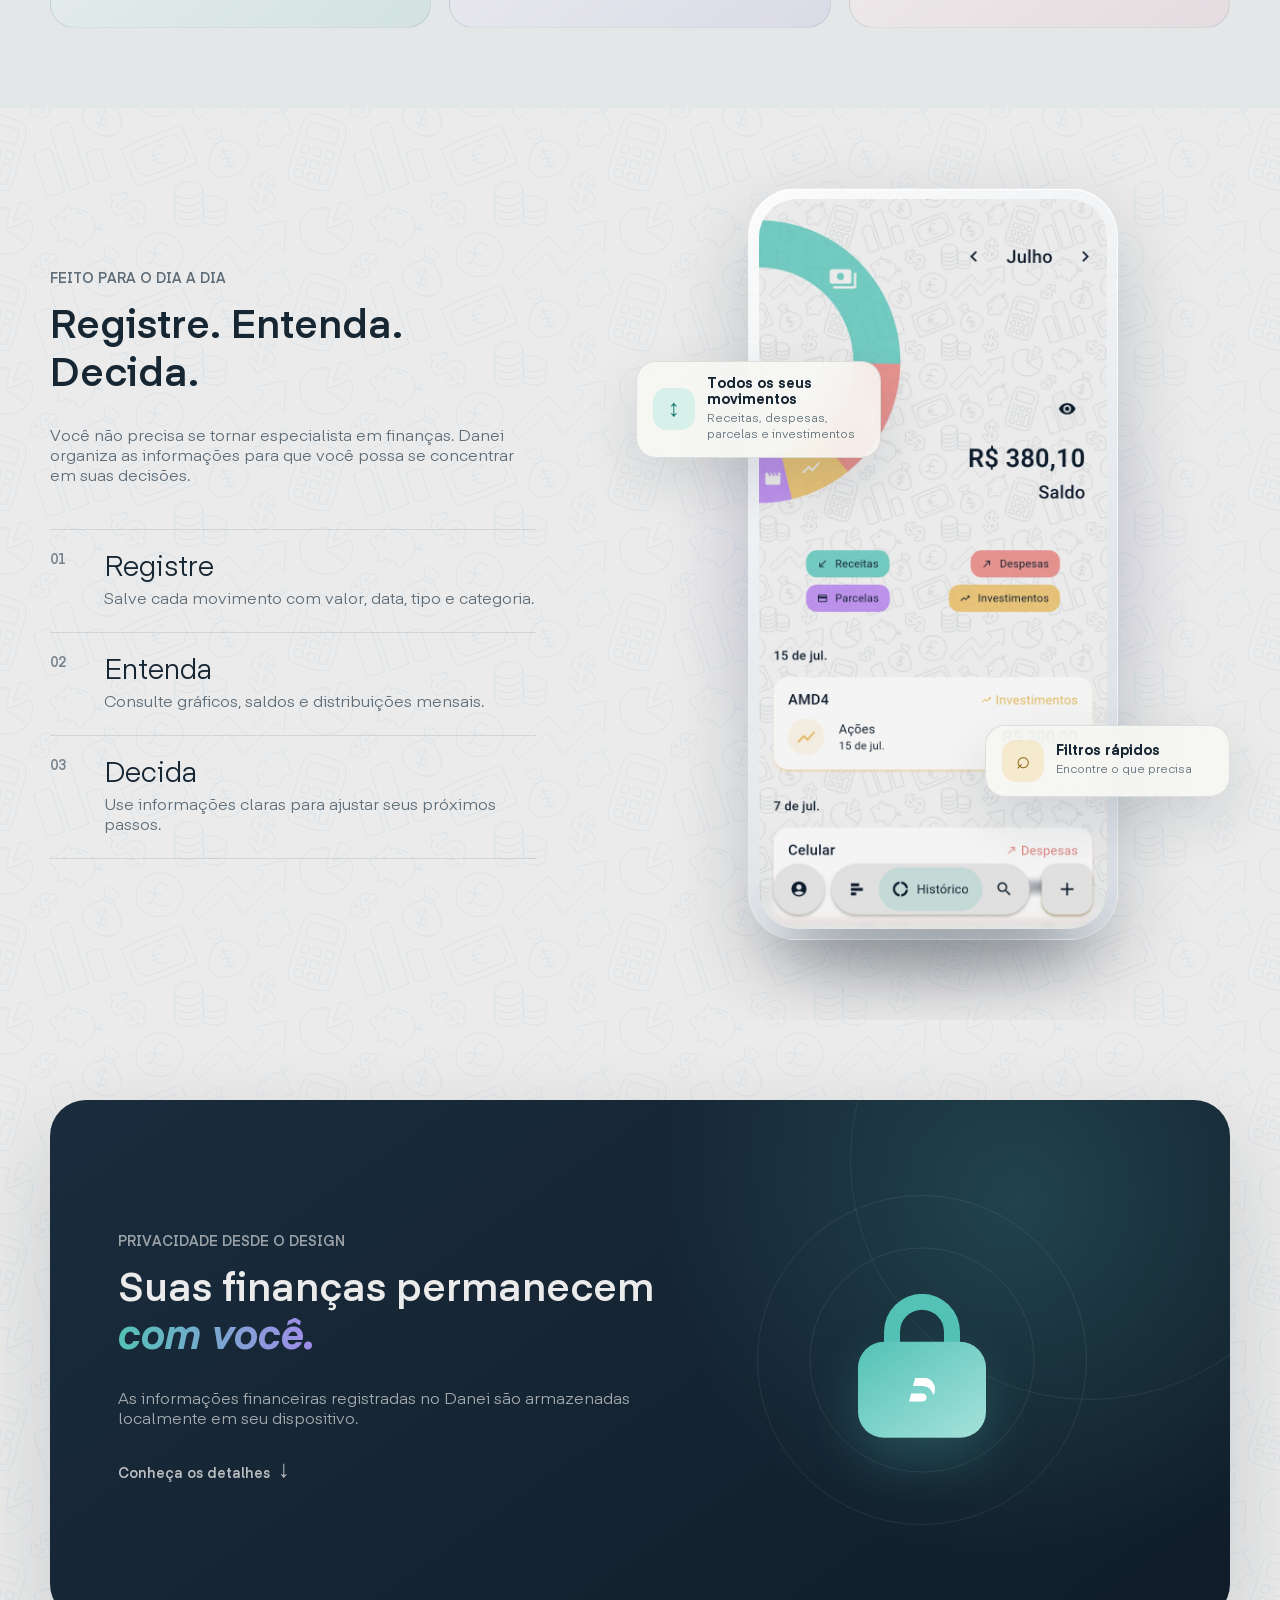
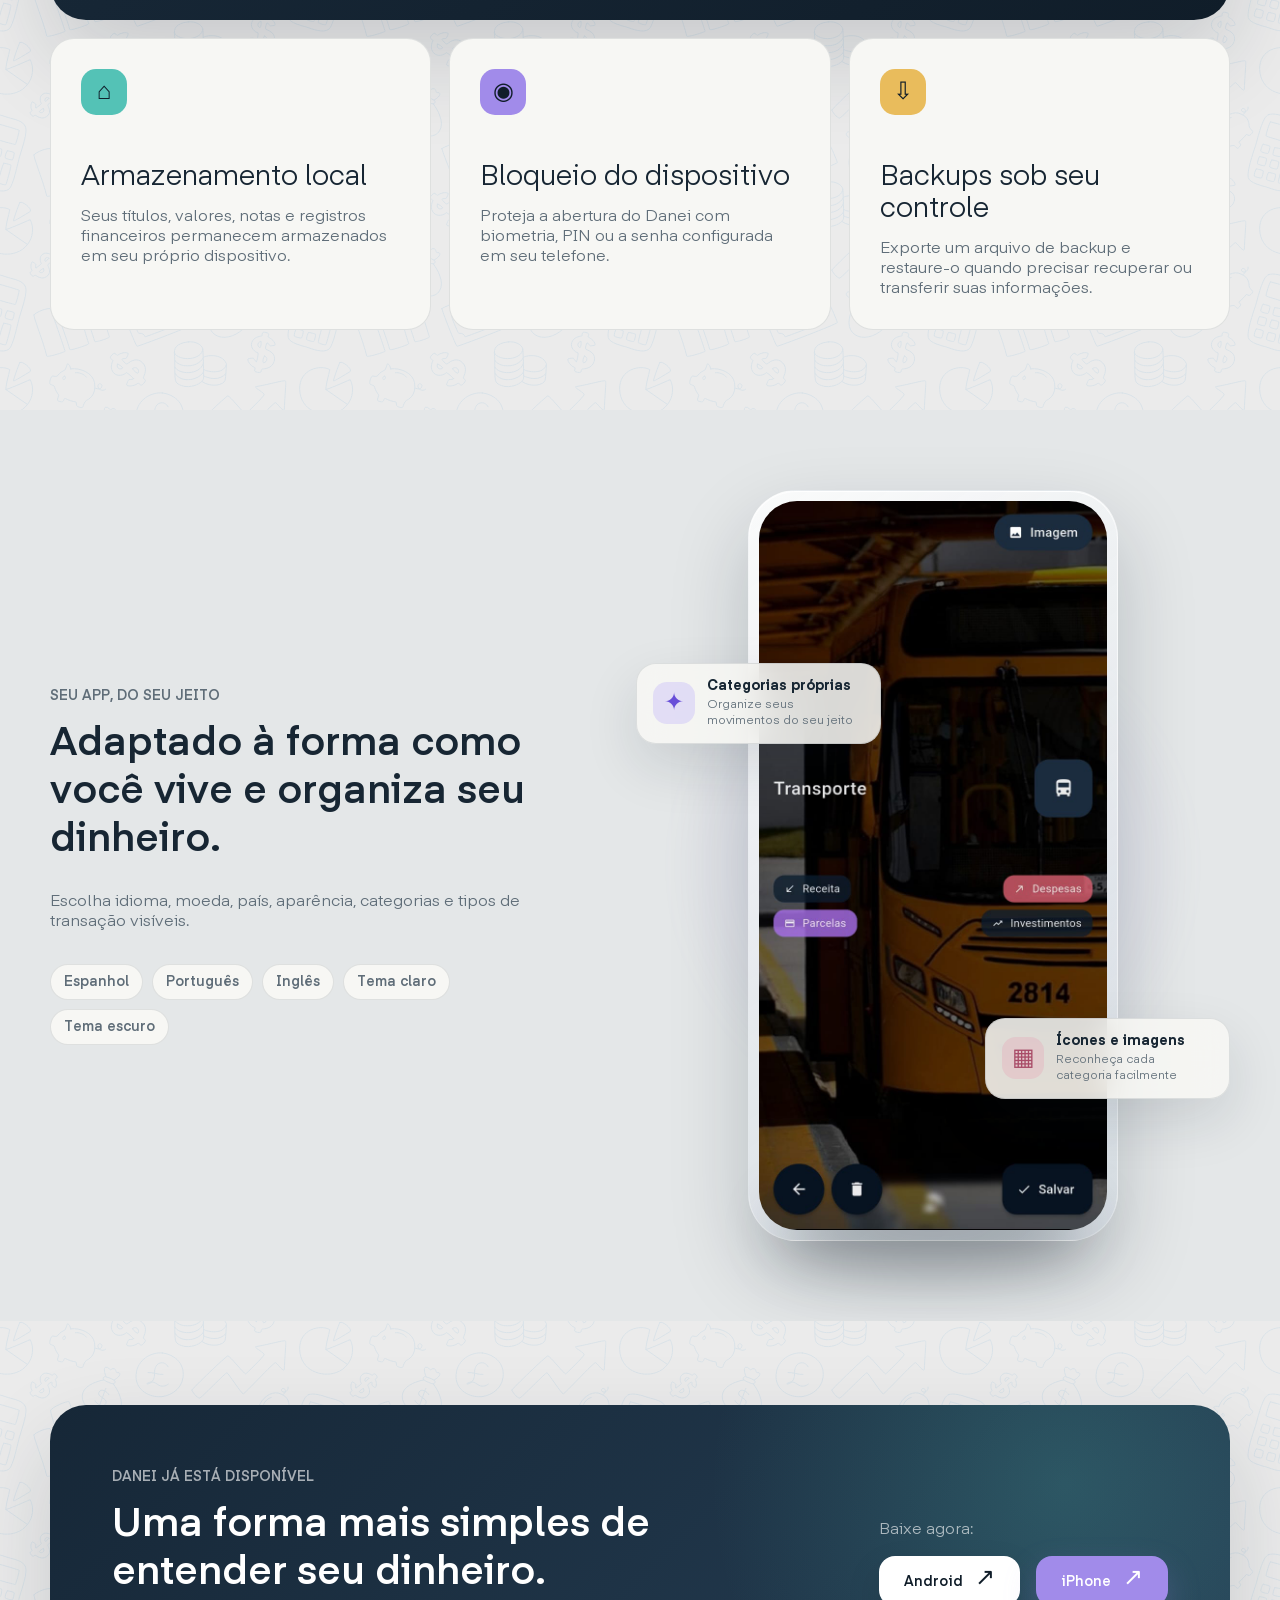
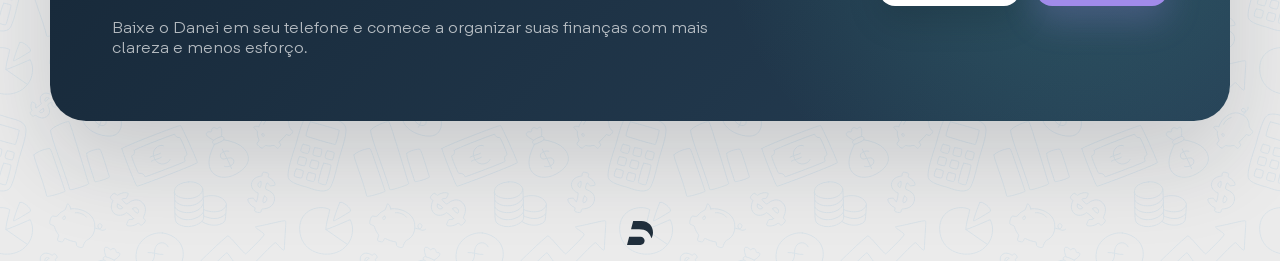
==== commit 2d37fa9a: "Improve multilingual SEO titles" ====
--- a/index.html
+++ b/index.html
@@ -25,7 +25,7 @@
   <meta name="theme-color" content="#ebebeb" />
   <meta property="og:type" content="website" />
   <meta property="og:url" content="https://danei.app/" />
-  <meta property="og:title" content="Danei: aplicativo de finanças pessoais" />
+  <meta property="og:title" content="Danei: controle de gastos e finanças pessoais" />
   <meta property="og:description"
     content="Organize receitas, despesas, parcelas e investimentos com o Danei, um aplicativo de finanças pessoais sem anúncios e sem coleta de dados." />
   <meta property="og:image" content="https://danei.app/pt/social-card.png" />
@@ -33,7 +33,7 @@
   <meta property="og:image:height" content="630" />
   <meta property="og:image:alt" content="Danei — Seu dinheiro, seu controle." />
   <meta name="twitter:card" content="summary_large_image" />
-  <meta name="twitter:title" content="Danei: aplicativo de finanças pessoais" />
+  <meta name="twitter:title" content="Danei: controle de gastos e finanças pessoais" />
   <meta name="twitter:description"
     content="Organize receitas, despesas, parcelas e investimentos com o Danei, um aplicativo de finanças pessoais sem anúncios e sem coleta de dados." />
   <meta name="twitter:image" content="https://danei.app/pt/social-card.png" />
@@ -59,7 +59,7 @@
       }
     }
   </script>
-  <title>Danei: aplicativo de finanças pessoais</title>
+  <title>Danei: controle de gastos e finanças pessoais</title>
   <link rel="canonical" href="https://danei.app/" />
   <link rel="alternate" hreflang="pt-BR" href="https://danei.app/pt/" />
   <link rel="alternate" hreflang="en" href="https://danei.app/en/" />
